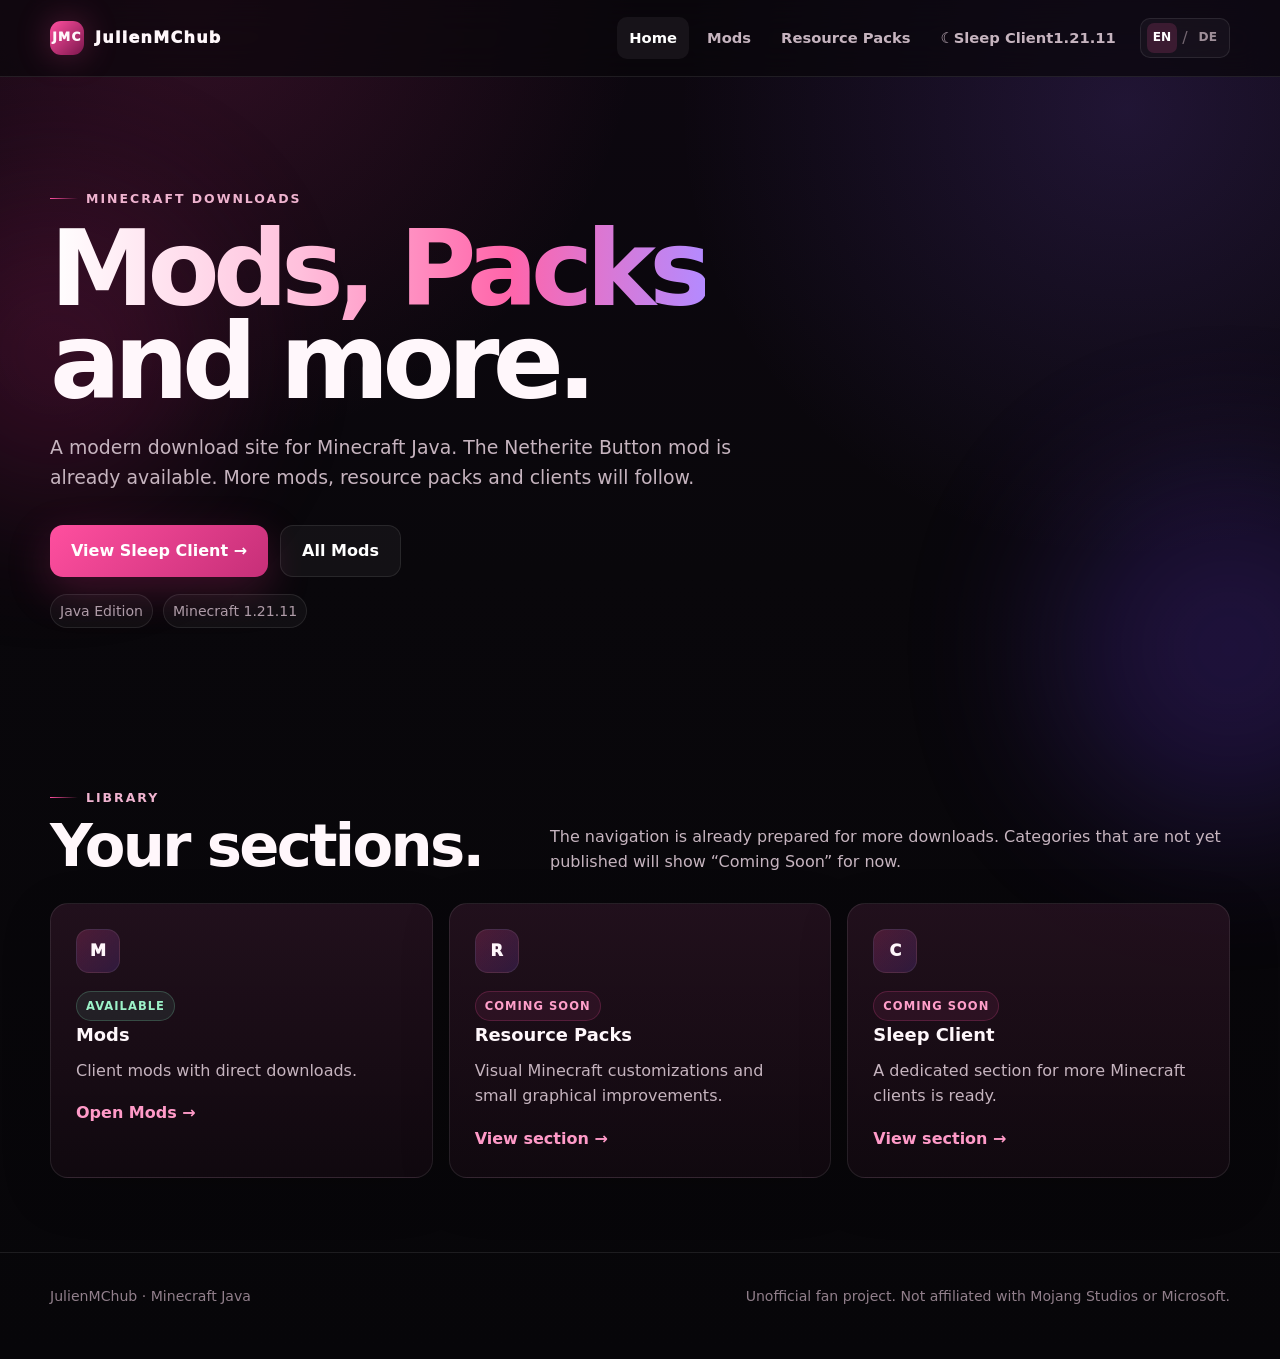
==== index.html @ 2eba2104 "Style Sleep Client navigation link" ====
<!doctype html><html lang="en"><head>
<meta charset="utf-8"><meta name="viewport" content="width=device-width,initial-scale=1">
<meta name="description" content="Mods, Ressourcenpakete und weitere Minecraft-Downloads.">
<title>JulienMChub | Minecraft Downloads</title><link rel="stylesheet" href="./assets/site.css"></head>
<body data-page="home"><div class="bg-orb one"></div><div class="bg-orb two"></div><div id="cursor-glow"></div><header class="site-header"><div class="site-shell"><nav class="nav">
<a class="brand" href="./index.html"><span class="brand-mark">JMC</span><span>JulienMChub</span></a>
<button class="mobile-toggle" aria-label="Open menu">☰</button>
<div class="nav-links">
<a href="./index.html" data-nav="home">Home</a>
<a href="./mods.html" data-nav="mods">Mods</a>
<a href="./resourcepacks.html" data-nav="resourcepacks">Resource Packs</a>
<a class="sleep-client-nav" href="./clients.html" data-nav="clients"><span class="sleep-moon">☾</span><span>Sleep Client</span><span class="nav-mini">1.21.11</span></a>
<div class="lang-switch" aria-label="Language"><button type="button" class="lang-btn" data-lang="en">EN</button><span>/</span><button type="button" class="lang-btn" data-lang="de">DE</button></div></div></nav></div></header><main class="site-shell">
<section class="hero">
<div class="reveal">
<div class="eyebrow">Minecraft Downloads</div>
<h1><span class="gradient-text">Mods, Packs</span><br>and more.</h1>
<p class="lead">A modern download site for Minecraft Java. The Netherite Button mod is already available. More mods, resource packs and clients will follow.</p>
<div class="actions"><a class="btn btn-primary" href="./clients.html">View Sleep Client →</a><a class="btn btn-secondary" href="./mods.html">All Mods</a></div>
<div class="hero-meta"><span class="pill">Java Edition</span><span class="pill">Minecraft 1.21.11</span></div>
</div>
</section>

<section class="section reveal"><div class="section-head"><div><div class="eyebrow">Library</div><h2 class="section-title">Your sections.</h2></div><p class="section-copy">The navigation is already prepared for more downloads. Categories that are not yet published will show “Coming Soon” for now.</p></div>
<div class="card-grid">
<div class="card" data-tilt><div class="card-icon">M</div><span class="status live">Available</span><h3>Mods</h3><p>Client mods with direct downloads.</p><a class="card-link" href="./mods.html">Open Mods →</a></div>
<div class="card" data-tilt><div class="card-icon">R</div><span class="status soon">Coming Soon</span><h3>Resource Packs</h3><p>Visual Minecraft customizations and small graphical improvements.</p><a class="card-link" href="./resourcepacks.html">View section →</a></div>
<div class="card" data-tilt><div class="card-icon">C</div><span class="status soon">Coming Soon</span><h3>Sleep Client</h3><p>A dedicated section for more Minecraft clients is ready.</p><a class="card-link" href="./clients.html">View section →</a></div>
</div></section>

</main><footer class="footer"><div class="site-shell footer-row"><span>JulienMChub · Minecraft Java</span><span>Unofficial fan project. Not affiliated with Mojang Studios or Microsoft.</span></div></footer>
<div class="lightbox"><button class="lightbox-close">×</button><img alt=""></div>
<script src="./assets/site.js"></script></body></html>
---- assets/site.css ----
:root{
  --bg:#09070b;
  --bg-soft:#120a11;
  --panel:rgba(28,13,24,.78);
  --panel-solid:#190f17;
  --panel-2:#24121f;
  --text:#fff7fb;
  --muted:#c6b4bf;
  --line:rgba(255,255,255,.09);
  --pink:#ff4f9f;
  --pink-2:#c62f78;
  --pink-dark:#7c164d;
  --violet:#8b5cf6;
  --blue:#5bc0ff;
  --success:#7ee7b7;
  --shadow:0 24px 70px rgba(0,0,0,.42);
}
*{box-sizing:border-box}
html{scroll-behavior:smooth}
body{
  margin:0;
  min-height:100vh;
  color:var(--text);
  background:
    radial-gradient(circle at 15% 0%,rgba(198,47,120,.20),transparent 28rem),
    radial-gradient(circle at 88% 8%,rgba(139,92,246,.16),transparent 28rem),
    linear-gradient(180deg,#0d0710 0%,#09070b 42%,#070609 100%);
  font:16px/1.6 Inter,ui-sans-serif,system-ui,-apple-system,BlinkMacSystemFont,"Segoe UI",sans-serif;
  overflow-x:hidden;
}
a{color:inherit}
button,input{font:inherit}
::selection{background:rgba(255,79,159,.28)}
.site-shell{position:relative;z-index:2;width:min(1180px,calc(100% - 32px));margin:0 auto}
.bg-orb{position:fixed;border-radius:999px;filter:blur(80px);pointer-events:none;opacity:.24;z-index:0;animation:floatOrb 12s ease-in-out infinite}
.bg-orb.one{width:310px;height:310px;background:#b21f6b;left:-100px;top:22vh}
.bg-orb.two{width:360px;height:360px;background:#6538d9;right:-130px;top:52vh;animation-delay:-5s}
@keyframes floatOrb{0%,100%{transform:translate3d(0,0,0) scale(1)}50%{transform:translate3d(0,-24px,0) scale(1.08)}}
#cursor-glow{
  position:fixed;left:0;top:0;width:460px;height:460px;border-radius:50%;
  pointer-events:none;z-index:1;opacity:0;
  background:radial-gradient(circle,rgba(91,192,255,.22) 0%,rgba(139,92,246,.15) 26%,rgba(255,79,159,.05) 52%,transparent 72%);
  filter:blur(28px);transform:translate(-50%,-50%);transition:opacity .18s ease;will-change:left,top
}
.site-header{
  position:sticky;top:0;z-index:20;
  backdrop-filter:blur(18px);
  background:rgba(9,7,11,.70);
  border-bottom:1px solid var(--line);
}
.nav{height:76px;display:flex;align-items:center;justify-content:space-between;gap:18px}
.brand{text-decoration:none;display:flex;align-items:center;gap:11px;font-weight:950;letter-spacing:.08em}
.brand-mark{width:34px;height:34px;border-radius:11px;background:linear-gradient(135deg,var(--pink),var(--pink-dark));box-shadow:0 0 34px rgba(255,79,159,.30);display:grid;place-items:center;font-size:.76rem}
.nav-links{display:flex;align-items:center;gap:6px}
.nav-links a{padding:9px 12px;border-radius:10px;text-decoration:none;color:var(--muted);font-weight:700;font-size:.92rem;transition:.2s ease}
.nav-links a:hover,.nav-links a.active{color:#fff;background:rgba(255,255,255,.055)}
.nav-cta{padding:10px 15px;border:1px solid rgba(255,79,159,.35)!important;background:rgba(255,79,159,.08)!important;color:#fff!important}
.mobile-toggle{display:none;background:none;border:0;color:#fff;font-size:1.5rem}
.hero{padding:104px 0 78px;display:grid;grid-template-columns:1fr;gap:0;align-items:center}.hero>.reveal{max-width:820px}
.eyebrow{display:inline-flex;align-items:center;gap:8px;color:#efb3cf;font-size:.78rem;font-weight:900;letter-spacing:.16em;text-transform:uppercase}
.eyebrow:before{content:"";width:28px;height:1px;background:linear-gradient(90deg,var(--pink),transparent)}
.hero h1,.page-hero h1{font-size:clamp(3.5rem,8.2vw,7.2rem);line-height:.88;letter-spacing:-.065em;margin:15px 0 24px}
.gradient-text{background:linear-gradient(90deg,#fff 0%,#ffc0dc 38%,#ff65aa 70%,#b48aff 100%);-webkit-background-clip:text;background-clip:text;color:transparent}
.lead{font-size:1.18rem;color:var(--muted);max-width:700px;margin:0}
.actions{display:flex;gap:12px;flex-wrap:wrap;margin-top:32px}
.btn{border:0;cursor:pointer;text-decoration:none;display:inline-flex;align-items:center;justify-content:center;gap:9px;min-height:52px;padding:0 21px;border-radius:13px;font-weight:900;transition:transform .2s ease,box-shadow .2s ease,border-color .2s ease}
.btn:hover{transform:translateY(-2px)}
.btn-primary{background:linear-gradient(135deg,var(--pink),var(--pink-2));color:#fff;box-shadow:0 14px 42px rgba(198,47,120,.28)}
.btn-primary:hover{box-shadow:0 18px 52px rgba(255,79,159,.34)}
.btn-secondary{background:rgba(255,255,255,.045);border:1px solid var(--line);color:#fff}
.hero-meta{display:flex;gap:10px;flex-wrap:wrap;margin-top:17px;color:#af9ca8;font-size:.88rem}
.pill{border:1px solid var(--line);background:rgba(255,255,255,.035);padding:5px 9px;border-radius:999px}
.hero-demo{
  min-height:470px;border-radius:28px;position:relative;overflow:hidden;padding:28px;
  background:linear-gradient(145deg,rgba(55,21,45,.82),rgba(17,10,16,.92));
  border:1px solid rgba(255,255,255,.10);box-shadow:var(--shadow);
}
.hero-demo:before{content:"";position:absolute;inset:-35%;background:conic-gradient(from 180deg,transparent 0 34%,rgba(255,79,159,.20) 42%,transparent 50% 70%,rgba(139,92,246,.18) 78%,transparent 86%);animation:spinGlow 16s linear infinite}
@keyframes spinGlow{to{transform:rotate(360deg)}}
.demo-inner{position:relative;z-index:1;height:100%;display:flex;flex-direction:column;justify-content:space-between}
.demo-top{display:flex;justify-content:space-between;align-items:center;color:#ceb7c4;font-size:.83rem}
.live-dot{display:inline-flex;align-items:center;gap:8px}.live-dot:before{content:"";width:8px;height:8px;border-radius:50%;background:var(--success);box-shadow:0 0 16px var(--success);animation:pulse 1.7s ease-in-out infinite}
@keyframes pulse{50%{opacity:.45;transform:scale(.8)}}
.minecraft-tooltip{margin:auto;width:min(100%,360px);background:#130924;border:3px solid #5b2adb;box-shadow:inset 0 0 0 2px #321474,0 26px 70px rgba(0,0,0,.5);padding:16px 18px;font-family:ui-monospace,SFMono-Regular,Menlo,monospace;transform:rotate(-1.5deg);transition:.28s ease}
.hero-demo:hover .minecraft-tooltip{transform:rotate(0deg) translateY(-4px)}
.tooltip-name{font-size:1.22rem}.tooltip-line{margin-top:8px;color:#b8b8c4}.tooltip-custom{color:#ff77b9;font-weight:900}
.section{padding:74px 0}
.section-head{display:flex;align-items:end;justify-content:space-between;gap:24px;margin-bottom:28px}
.section-title{font-size:clamp(2.1rem,4.8vw,3.7rem);line-height:1;letter-spacing:-.045em;margin:8px 0 0}
.section-copy{max-width:680px;color:var(--muted);margin:0}
.card-grid{display:grid;grid-template-columns:repeat(3,1fr);gap:16px}
.card{
  position:relative;overflow:hidden;padding:25px;border-radius:18px;
  background:linear-gradient(180deg,rgba(39,18,33,.82),rgba(18,10,16,.88));
  border:1px solid var(--line);box-shadow:0 14px 50px rgba(0,0,0,.18);
  transition:transform .22s ease,border-color .22s ease,background .22s ease;
  transform-style:preserve-3d;
}
.card:hover{border-color:rgba(255,79,159,.25);background:linear-gradient(180deg,rgba(51,21,41,.9),rgba(19,10,16,.92))}
.card-icon{width:44px;height:44px;border-radius:13px;background:linear-gradient(135deg,rgba(255,79,159,.20),rgba(139,92,246,.16));border:1px solid rgba(255,255,255,.08);display:grid;place-items:center;font-weight:950;margin-bottom:18px}
.card h3{font-size:1.12rem;margin:0 0 8px}.card p{margin:0;color:var(--muted)}
.card-link{display:inline-flex;margin-top:17px;color:#ff9ac8;font-weight:850;text-decoration:none}
.status{display:inline-flex;align-items:center;gap:7px;padding:5px 9px;border-radius:999px;font-size:.72rem;font-weight:900;text-transform:uppercase;letter-spacing:.09em}
.status.live{background:rgba(126,231,183,.09);border:1px solid rgba(126,231,183,.22);color:#9cf2c8}
.status.soon{background:rgba(255,79,159,.08);border:1px solid rgba(255,79,159,.20);color:#ff9fca}
.featured{
  display:grid;grid-template-columns:1fr 1fr;gap:18px;padding:26px;border-radius:24px;
  background:linear-gradient(135deg,rgba(52,20,42,.88),rgba(20,11,18,.9));
  border:1px solid rgba(255,255,255,.09);box-shadow:var(--shadow)
}
.feature-list{display:grid;gap:12px;margin-top:22px}
.feature-item{display:flex;gap:12px;align-items:flex-start;color:var(--muted)}
.check{width:24px;height:24px;border-radius:8px;background:rgba(255,79,159,.12);border:1px solid rgba(255,79,159,.22);display:grid;place-items:center;color:#ff87bf;flex:0 0 auto}
.visual-panel{min-height:330px;border-radius:18px;border:1px solid var(--line);background:radial-gradient(circle at 50% 20%,rgba(255,79,159,.16),transparent 50%),linear-gradient(180deg,#170d15,#0f0a0e);display:grid;place-items:center;padding:24px}
.page-hero{padding:84px 0 38px}
.page-hero h1{font-size:clamp(3rem,7vw,5.8rem);margin-bottom:18px}
.catalog-toolbar{display:flex;gap:12px;align-items:center;justify-content:space-between;margin:22px 0 28px}
.search{flex:1;max-width:480px;background:rgba(255,255,255,.035);border:1px solid var(--line);border-radius:13px;color:#fff;padding:13px 15px;outline:none}
.search:focus{border-color:rgba(255,79,159,.35);box-shadow:0 0 0 4px rgba(255,79,159,.06)}
.mod-card{display:flex;flex-direction:column;min-height:310px}
.mod-card .card-footer{margin-top:auto;padding-top:22px;display:flex;gap:10px;flex-wrap:wrap}
.gallery{display:grid;grid-template-columns:repeat(3,1fr);gap:16px}
.gallery-placeholder{aspect-ratio:16/10;border-radius:18px;border:1px dashed rgba(255,255,255,.15);background:linear-gradient(145deg,rgba(255,79,159,.06),rgba(139,92,246,.05));display:grid;place-items:center;text-align:center;padding:20px;color:#bdaab6;position:relative;overflow:hidden}
.gallery-placeholder:before{content:"";position:absolute;inset:-20%;background:linear-gradient(120deg,transparent 30%,rgba(255,255,255,.05) 45%,transparent 60%);transform:translateX(-100%);animation:shimmer 4.5s ease-in-out infinite}
@keyframes shimmer{50%,100%{transform:translateX(100%)}}
.steps{display:grid;grid-template-columns:repeat(3,1fr);gap:14px}
.step{padding:24px;border-radius:17px;border:1px solid var(--line);background:rgba(255,255,255,.028)}
.step-num{font-size:.75rem;letter-spacing:.16em;font-weight:900;color:#ff8fc2}.step h3{margin:9px 0 7px}.step p{color:var(--muted);margin:0}
.note{margin-top:18px;border-radius:14px;border:1px solid var(--line);background:rgba(255,255,255,.028);padding:16px 18px;color:var(--muted)}
.coming-hero{text-align:center;padding:92px 0 120px}
.coming-hero .big-soon{font-size:clamp(4rem,14vw,10rem);line-height:.85;letter-spacing:-.07em;margin:18px 0;background:linear-gradient(90deg,#fff,#ff7cb9,#9b72ff);-webkit-background-clip:text;background-clip:text;color:transparent}
.back-link{display:inline-flex;margin-top:20px}
.footer{border-top:1px solid var(--line);padding:32px 0 52px;color:#917f8b;font-size:.88rem}
.footer-row{display:flex;justify-content:space-between;gap:20px;flex-wrap:wrap}
.reveal{opacity:0;transform:translateY(22px);transition:opacity .65s ease,transform .65s ease}
.reveal.visible{opacity:1;transform:none}
.lightbox{position:fixed;inset:0;background:rgba(4,3,5,.86);backdrop-filter:blur(12px);z-index:60;display:none;align-items:center;justify-content:center;padding:28px}
.lightbox.open{display:flex}.lightbox img{max-width:min(1200px,96vw);max-height:88vh;border-radius:18px;box-shadow:var(--shadow)}
.lightbox-close{position:absolute;right:24px;top:20px;border:0;background:rgba(255,255,255,.08);color:#fff;width:44px;height:44px;border-radius:12px;font-size:1.4rem;cursor:pointer}
@media(max-width:900px){.hero,.featured{grid-template-columns:1fr}.hero{padding-top:72px}.hero-demo{min-height:380px}.card-grid,.gallery,.steps{grid-template-columns:1fr 1fr}}
@media(max-width:720px){.nav-links{display:none;position:absolute;left:16px;right:16px;top:68px;flex-direction:column;align-items:stretch;background:#130c12;border:1px solid var(--line);border-radius:16px;padding:10px;box-shadow:var(--shadow)}.nav-links.open{display:flex}.mobile-toggle{display:block}.card-grid,.gallery,.steps{grid-template-columns:1fr}.hero h1{font-size:clamp(3.2rem,17vw,5.2rem)}.hero{gap:34px}.section-head{align-items:flex-start;flex-direction:column}.featured{padding:20px}.catalog-toolbar{align-items:stretch;flex-direction:column}.search{max-width:none}}
@media(hover:none){#cursor-glow{display:none}}
@media(prefers-reduced-motion:reduce){*{scroll-behavior:auto!important;animation:none!important;transition:none!important}.reveal{opacity:1;transform:none}}

.mods-grid{grid-template-columns:repeat(3,minmax(0,1fr))}
.mod-thumb{
  aspect-ratio:16/9;
  width:100%;
  margin-bottom:18px;
  border-radius:14px;
  border:1px solid rgba(255,255,255,.10);
  background:
    linear-gradient(135deg,rgba(255,79,159,.15),rgba(139,92,246,.10)),
    repeating-linear-gradient(45deg,rgba(255,255,255,.025) 0 8px,transparent 8px 16px);
  display:grid;
  place-items:center;
  color:#bfa9b5;
  font-weight:800;
  text-align:center;
  overflow:hidden;
  position:relative;
}
.mod-thumb:after{
  content:"";
  position:absolute;inset:-40%;
  background:linear-gradient(110deg,transparent 35%,rgba(255,255,255,.06) 48%,transparent 61%);
  animation:shimmer 4.8s ease-in-out infinite;
}
.mod-thumb span{position:relative;z-index:1}
.active-thumb{
  background:
    radial-gradient(circle at 30% 20%,rgba(255,79,159,.24),transparent 34%),
    radial-gradient(circle at 70% 75%,rgba(91,192,255,.20),transparent 36%),
    linear-gradient(135deg,#23101e,#100b12);
}
@media(max-width:900px){.mods-grid{grid-template-columns:repeat(2,minmax(0,1fr))}}
@media(max-width:720px){.mods-grid{grid-template-columns:1fr}}

.lang-switch{display:flex;align-items:center;gap:5px;margin-left:6px;padding:4px 6px;border:1px solid var(--line);border-radius:10px;background:rgba(255,255,255,.035);color:#746671}
.lang-btn{border:0;background:transparent;color:#9f8f99;font-weight:900;font-size:.76rem;cursor:pointer;padding:5px 6px;border-radius:7px;transition:.2s ease}
.lang-btn:hover,.lang-btn.active{color:#fff;background:rgba(255,79,159,.16)}
@media(max-width:720px){.lang-switch{margin:4px 0 0;justify-content:center;padding:8px}}

.mod-preview-image{width:100%;height:100%;object-fit:contain;background:#0b090d;display:block;image-rendering:pixelated;cursor:zoom-in}
.gallery-shot{margin:0;border-radius:18px;border:1px solid rgba(255,255,255,.12);background:rgba(255,255,255,.025);overflow:hidden;box-shadow:0 14px 40px rgba(0,0,0,.18)}
.gallery-shot img{width:100%;aspect-ratio:16/10;object-fit:contain;display:block;background:#0b090d;image-rendering:pixelated;cursor:zoom-in;transition:transform .2s ease}
.gallery-shot:hover img{transform:scale(1.02)}
.gallery-shot figcaption{padding:13px 15px;color:var(--muted);font-size:.9rem}
.gallery-shot figcaption strong{color:var(--text)}
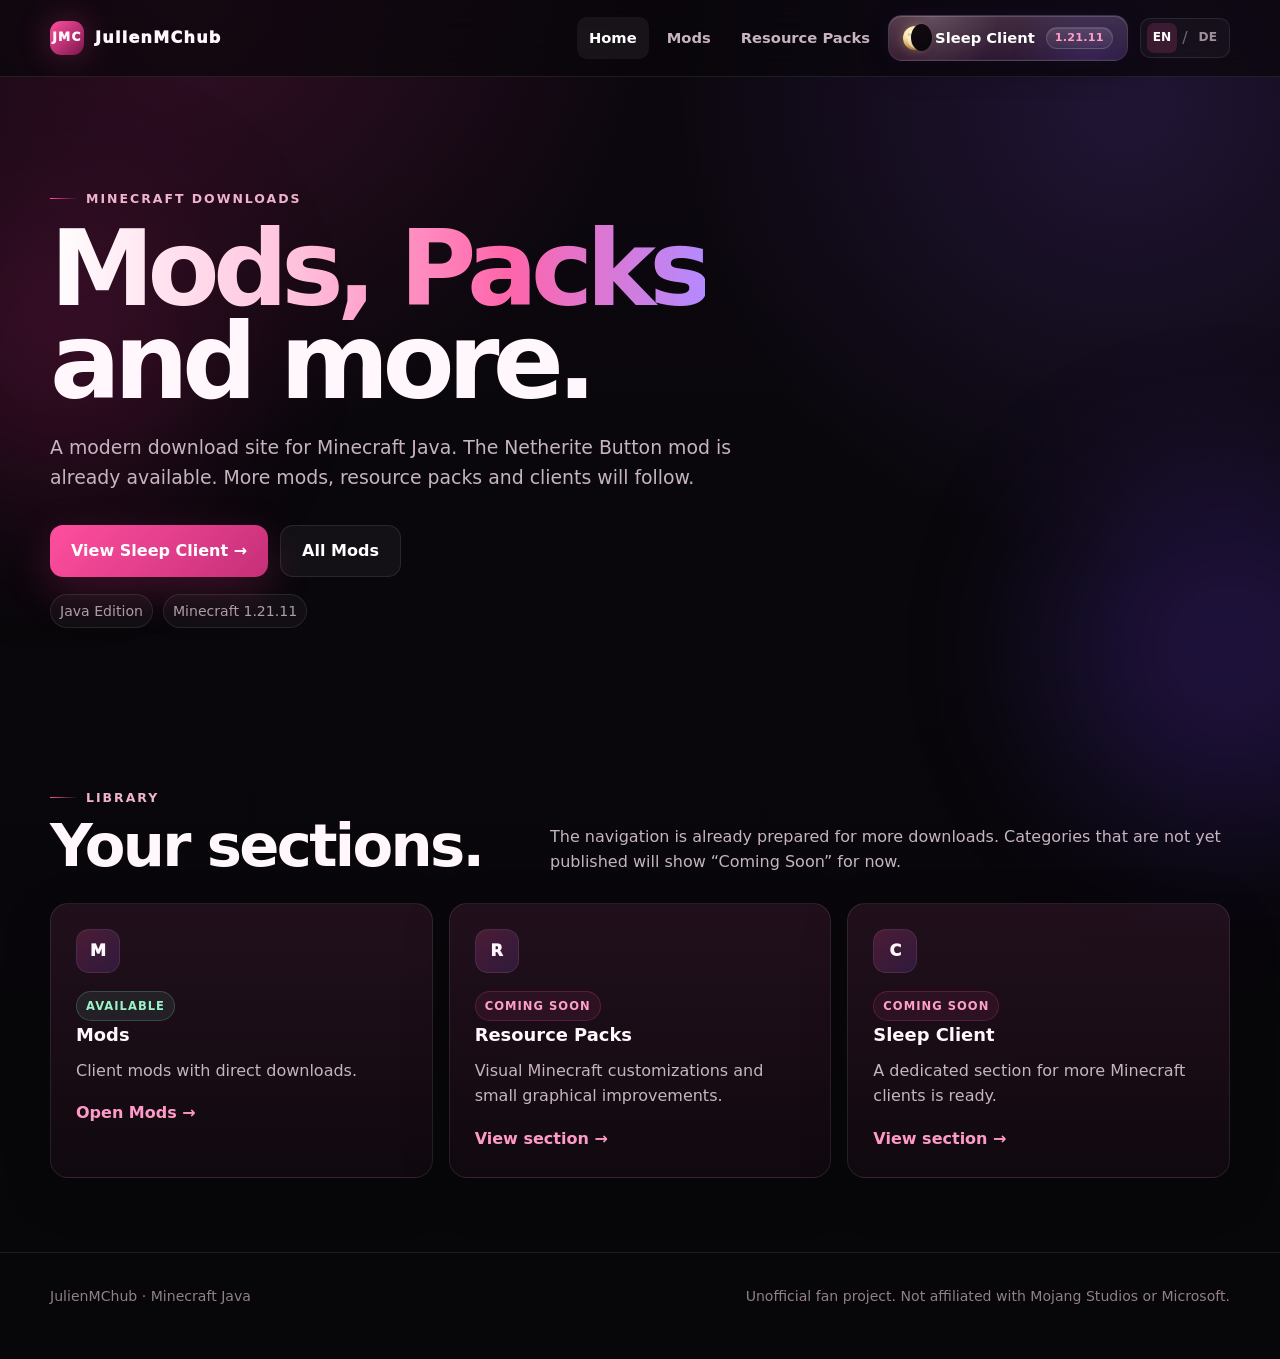
==== commit 7cb30f30: "Replace Sleep Client moon icon" ====
--- a/index.html
+++ b/index.html
@@ -9,7 +9,7 @@
 <a href="./index.html" data-nav="home">Home</a>
 <a href="./mods.html" data-nav="mods">Mods</a>
 <a href="./resourcepacks.html" data-nav="resourcepacks">Resource Packs</a>
-<a class="sleep-client-nav" href="./clients.html" data-nav="clients"><span class="sleep-moon">☾</span><span>Sleep Client</span><span class="nav-mini">1.21.11</span></a>
+<a class="sleep-client-nav" href="./clients.html" data-nav="clients"><span class="sleep-moon" aria-hidden="true"><svg viewBox="0 0 32 32" role="img"><defs><linearGradient id="moonGrad" x1="6" y1="4" x2="25" y2="28" gradientUnits="userSpaceOnUse"><stop stop-color="#fffdf2"/><stop offset=".48" stop-color="#f4e5bc"/><stop offset="1" stop-color="#c9a866"/></linearGradient></defs><path d="M21.9 4.1c-5.6 1-9.8 5.8-9.8 11.6 0 6.5 5.2 11.7 11.7 11.7 1.1 0 2.2-.2 3.2-.4-2.1 2.1-5 3.4-8.3 3.4C12 30.4 6.6 25 6.6 18.3c0-6.8 5.4-12.2 12.1-12.2 1.1 0 2.2.1 3.2.4Z" fill="url(#moonGrad)"/><circle cx="11.7" cy="13.2" r="1.15" fill="#b9975b" opacity=".28"/><circle cx="12.9" cy="20.9" r=".9" fill="#b9975b" opacity=".22"/></svg></span><span>Sleep Client</span><span class="nav-mini">1.21.11</span></a>
 <div class="lang-switch" aria-label="Language"><button type="button" class="lang-btn" data-lang="en">EN</button><span>/</span><button type="button" class="lang-btn" data-lang="de">DE</button></div></div></nav></div></header><main class="site-shell">
 <section class="hero">
 <div class="reveal">
--- a/assets/site.css
+++ b/assets/site.css
@@ -187,3 +187,137 @@
 .gallery-shot:hover img{transform:scale(1.02)}
 .gallery-shot figcaption{padding:13px 15px;color:var(--muted);font-size:.9rem}
 .gallery-shot figcaption strong{color:var(--text)}
+
+.sleep-client-nav{
+  position:relative;
+  isolation:isolate;
+  display:inline-flex!important;
+  align-items:center;
+  gap:8px;
+  padding:10px 14px!important;
+  border-radius:14px!important;
+  overflow:hidden;
+  color:#fff!important;
+  background:
+    linear-gradient(180deg,rgba(255,255,255,.11),rgba(255,255,255,.025)),
+    linear-gradient(135deg,rgba(255,79,159,.14),rgba(139,92,246,.12)),
+    rgba(20,12,22,.82)!important;
+  border:1px solid rgba(255,255,255,.10);
+  box-shadow:
+    inset 0 1px 0 rgba(255,255,255,.16),
+    inset 0 -1px 0 rgba(255,255,255,.03),
+    0 10px 28px rgba(0,0,0,.28),
+    0 0 22px rgba(139,92,246,.08);
+  backdrop-filter:blur(12px) saturate(135%);
+  -webkit-backdrop-filter:blur(12px) saturate(135%);
+  transition:transform .22s ease,border-color .22s ease,box-shadow .22s ease,background .22s ease!important;
+}
+.sleep-client-nav:before{
+  content:"";
+  position:absolute;
+  z-index:-1;
+  top:-30%;
+  left:-60%;
+  width:42%;
+  height:165%;
+  transform:skewX(-18deg);
+  background:linear-gradient(110deg,transparent 0%,rgba(255,255,255,.04) 25%,rgba(255,255,255,.42) 49%,rgba(255,255,255,.10) 68%,transparent 100%);
+  filter:blur(.3px);
+  animation:sleepShine 4.6s ease-in-out infinite;
+  pointer-events:none;
+}
+.sleep-client-nav:after{
+  content:"";
+  position:absolute;
+  z-index:-2;
+  inset:0;
+  border-radius:inherit;
+  background:
+    radial-gradient(circle at 18% 0%,rgba(255,255,255,.16),transparent 34%),
+    radial-gradient(circle at 84% 100%,rgba(139,92,246,.16),transparent 38%);
+  pointer-events:none;
+}
+.sleep-client-nav:hover,
+.sleep-client-nav.active{
+  transform:translateY(-1px);
+  border-color:rgba(255,121,184,.24);
+  background:
+    linear-gradient(180deg,rgba(255,255,255,.15),rgba(255,255,255,.035)),
+    linear-gradient(135deg,rgba(255,79,159,.20),rgba(139,92,246,.15)),
+    rgba(24,13,25,.88)!important;
+  box-shadow:
+    inset 0 1px 0 rgba(255,255,255,.20),
+    0 12px 30px rgba(0,0,0,.30),
+    0 0 20px rgba(255,79,159,.17),
+    0 0 34px rgba(139,92,246,.11);
+}
+@keyframes sleepShine{
+  0%,55%{left:-60%;opacity:0}
+  62%{opacity:.45}
+  78%{left:122%;opacity:.75}
+  100%{left:122%;opacity:0}
+}
+.sleep-moon{
+  position:relative;
+  display:inline-block;
+  width:24px;
+  height:24px;
+  flex:0 0 24px;
+  border-radius:50%;
+  font-size:0;
+  color:transparent;
+  background:
+    radial-gradient(circle at 34% 31%,#fff9e4 0 9%,transparent 10%),
+    radial-gradient(circle at 31% 28%,#ffe9ac 0 23%,#efc979 42%,#c9913f 67%,#8b5724 100%);
+  box-shadow:
+    inset 2px 2px 4px rgba(255,255,255,.26),
+    inset -4px -4px 6px rgba(80,39,10,.26),
+    0 0 8px rgba(255,210,125,.22),
+    0 0 16px rgba(255,181,93,.09);
+}
+.sleep-moon:before{
+  content:"";
+  position:absolute;
+  inset:0;
+  border-radius:50%;
+  background:
+    radial-gradient(circle at 28% 35%,rgba(112,74,29,.25) 0 7%,transparent 8%),
+    radial-gradient(circle at 48% 62%,rgba(103,67,24,.20) 0 6%,transparent 7%),
+    radial-gradient(circle at 57% 27%,rgba(121,78,31,.16) 0 5%,transparent 6%);
+  opacity:.8;
+}
+.sleep-moon:after{
+  content:"";
+  position:absolute;
+  top:-2px;
+  left:8px;
+  width:21px;
+  height:27px;
+  border-radius:50%;
+  background:linear-gradient(145deg,#120a11 15%,#0b080c 80%);
+  box-shadow:-2px 0 5px rgba(255,245,218,.10);
+}
+.nav-mini{
+  display:inline-block;
+  margin-left:3px;
+  padding:4px 8px;
+  border-radius:999px;
+  font-size:.70rem;
+  line-height:1;
+  font-weight:850;
+  letter-spacing:.02em;
+  background:linear-gradient(180deg,rgba(255,255,255,.12),rgba(255,255,255,.055));
+  color:#ff9dcb;
+  border:1px solid rgba(255,255,255,.13);
+  box-shadow:inset 0 1px 0 rgba(255,255,255,.10);
+}
+.sleep-client-nav.active .nav-mini,
+.sleep-client-nav:hover .nav-mini{
+  background:linear-gradient(180deg,rgba(255,79,159,.22),rgba(139,92,246,.10));
+  border-color:rgba(255,126,188,.28);
+  color:#ffd5e8;
+  box-shadow:inset 0 1px 0 rgba(255,255,255,.12),0 0 12px rgba(255,79,159,.10);
+}
+@media(max-width:720px){
+  .sleep-client-nav{justify-content:center}
+}
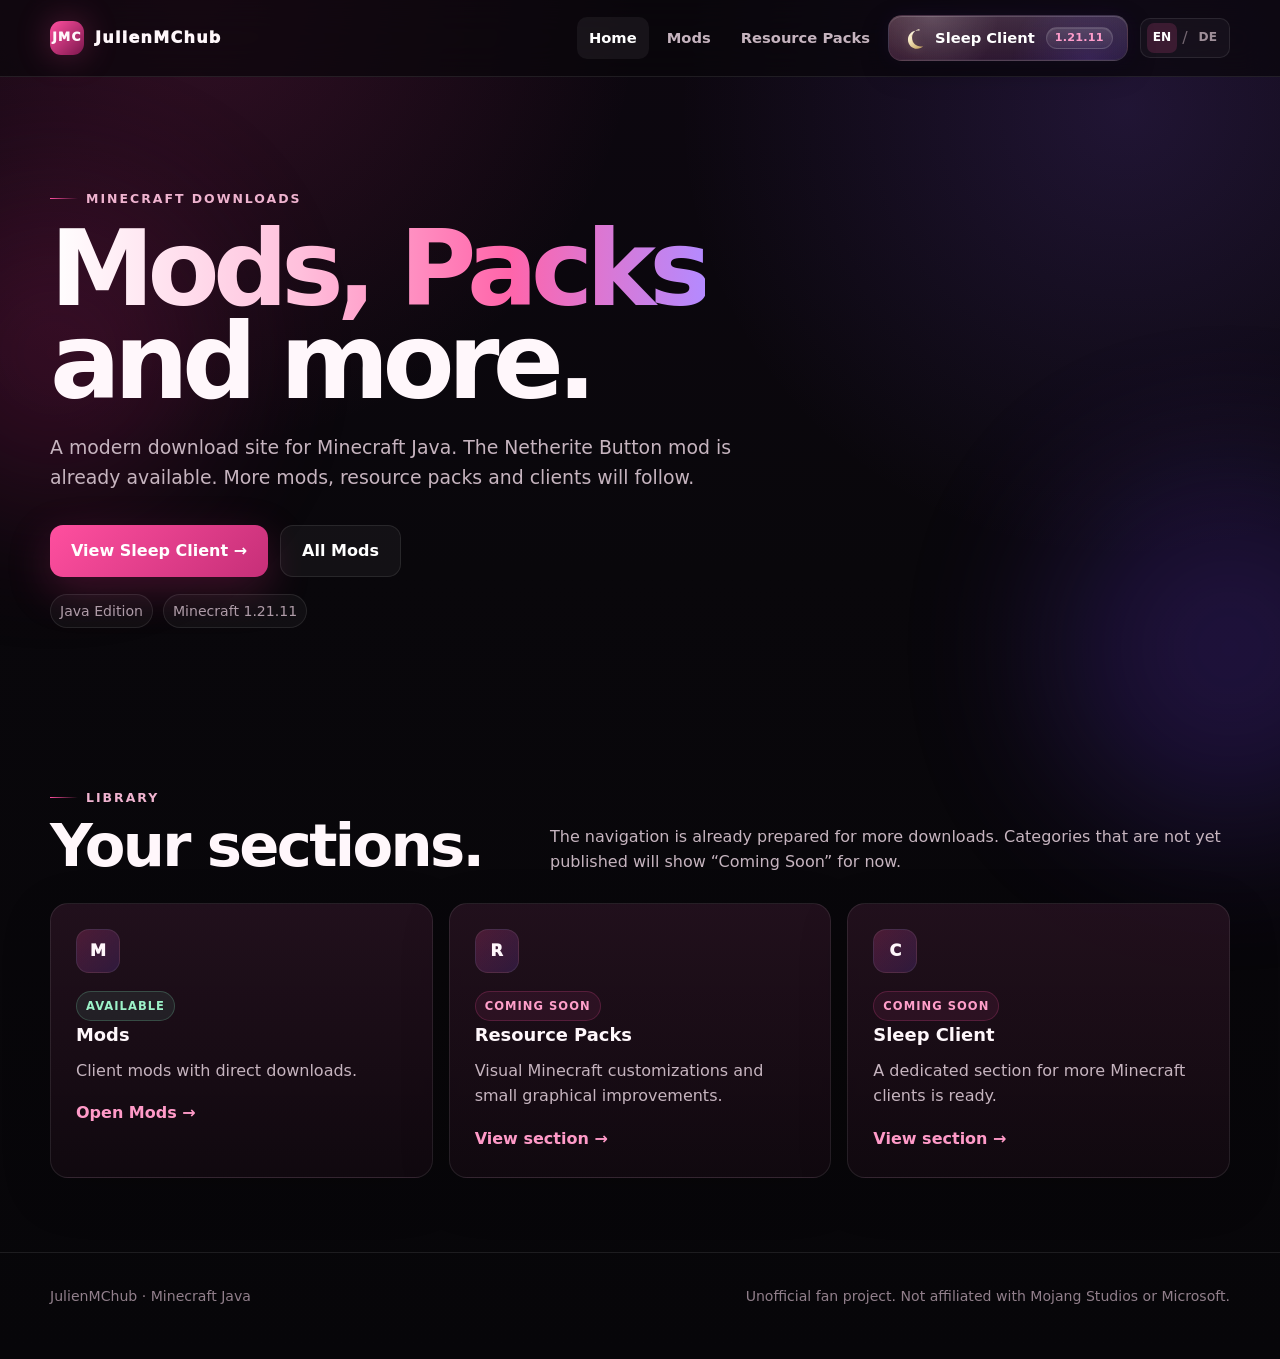
==== commit 3db59f3d: "Use Sleep Client title and moon favicon sitewide" ====
--- a/index.html
+++ b/index.html
@@ -1,7 +1,7 @@
 <!doctype html><html lang="en"><head>
 <meta charset="utf-8"><meta name="viewport" content="width=device-width,initial-scale=1">
 <meta name="description" content="Mods, Ressourcenpakete und weitere Minecraft-Downloads.">
-<title>JulienMChub | Minecraft Downloads</title><link rel="stylesheet" href="./assets/site.css"></head>
+<title>Sleep Client</title><link rel="icon" type="image/png" href="./assets/sleep-client-icon.png?v=2"><link rel="shortcut icon" type="image/png" href="./assets/sleep-client-icon.png?v=2"><link rel="apple-touch-icon" href="./assets/sleep-client-icon.png?v=2"><link rel="stylesheet" href="./assets/site.css"></head>
 <body data-page="home"><div class="bg-orb one"></div><div class="bg-orb two"></div><div id="cursor-glow"></div><header class="site-header"><div class="site-shell"><nav class="nav">
 <a class="brand" href="./index.html"><span class="brand-mark">JMC</span><span>JulienMChub</span></a>
 <button class="mobile-toggle" aria-label="Open menu">☰</button>
--- a/assets/site.css
+++ b/assets/site.css
@@ -258,44 +258,18 @@
   100%{left:122%;opacity:0}
 }
 .sleep-moon{
-  position:relative;
-  display:inline-block;
+  display:inline-flex;
+  align-items:center;
+  justify-content:center;
   width:24px;
   height:24px;
   flex:0 0 24px;
-  border-radius:50%;
-  font-size:0;
-  color:transparent;
-  background:
-    radial-gradient(circle at 34% 31%,#fff9e4 0 9%,transparent 10%),
-    radial-gradient(circle at 31% 28%,#ffe9ac 0 23%,#efc979 42%,#c9913f 67%,#8b5724 100%);
-  box-shadow:
-    inset 2px 2px 4px rgba(255,255,255,.26),
-    inset -4px -4px 6px rgba(80,39,10,.26),
-    0 0 8px rgba(255,210,125,.22),
-    0 0 16px rgba(255,181,93,.09);
-}
-.sleep-moon:before{
-  content:"";
-  position:absolute;
-  inset:0;
-  border-radius:50%;
-  background:
-    radial-gradient(circle at 28% 35%,rgba(112,74,29,.25) 0 7%,transparent 8%),
-    radial-gradient(circle at 48% 62%,rgba(103,67,24,.20) 0 6%,transparent 7%),
-    radial-gradient(circle at 57% 27%,rgba(121,78,31,.16) 0 5%,transparent 6%);
-  opacity:.8;
-}
-.sleep-moon:after{
-  content:"";
-  position:absolute;
-  top:-2px;
-  left:8px;
-  width:21px;
-  height:27px;
-  border-radius:50%;
-  background:linear-gradient(145deg,#120a11 15%,#0b080c 80%);
-  box-shadow:-2px 0 5px rgba(255,245,218,.10);
+  filter:drop-shadow(0 0 5px rgba(255,227,169,.20));
+}
+.sleep-moon svg{
+  display:block;
+  width:24px;
+  height:24px;
 }
 .nav-mini{
   display:inline-block;
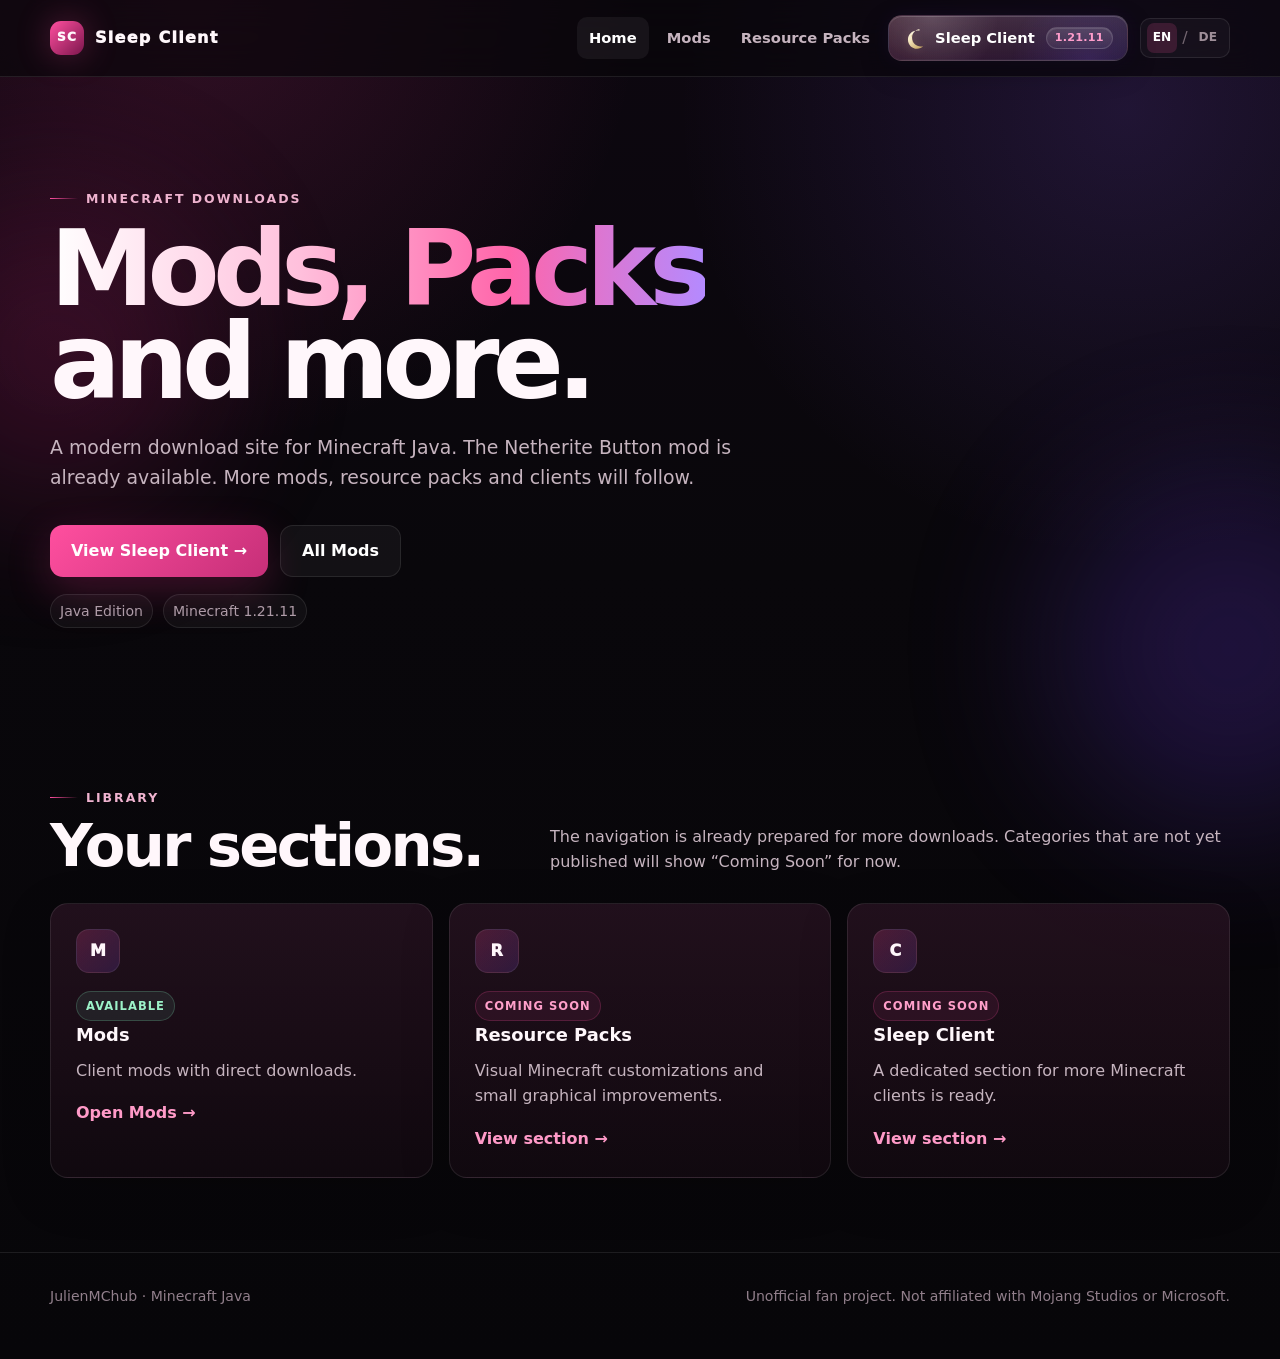
==== commit 58dcbbea: "Rename site header brand to Sleep Client" ====
--- a/index.html
+++ b/index.html
@@ -3,7 +3,7 @@
 <meta name="description" content="Mods, Ressourcenpakete und weitere Minecraft-Downloads.">
 <title>Sleep Client</title><link rel="icon" type="image/png" href="./assets/sleep-client-icon.png?v=2"><link rel="shortcut icon" type="image/png" href="./assets/sleep-client-icon.png?v=2"><link rel="apple-touch-icon" href="./assets/sleep-client-icon.png?v=2"><link rel="stylesheet" href="./assets/site.css"></head>
 <body data-page="home"><div class="bg-orb one"></div><div class="bg-orb two"></div><div id="cursor-glow"></div><header class="site-header"><div class="site-shell"><nav class="nav">
-<a class="brand" href="./index.html"><span class="brand-mark">JMC</span><span>JulienMChub</span></a>
+<a class="brand" href="./index.html"><span class="brand-mark">SC</span><span>Sleep Client</span></a>
 <button class="mobile-toggle" aria-label="Open menu">☰</button>
 <div class="nav-links">
 <a href="./index.html" data-nav="home">Home</a>
--- a/assets/site.css
+++ b/assets/site.css
@@ -295,3 +295,72 @@
 @media(max-width:720px){
   .sleep-client-nav{justify-content:center}
 }
+
+.sleep-page-hero{padding-bottom:64px}
+.sleep-page-grid{
+  display:grid;
+  grid-template-columns:minmax(0,1.15fr) minmax(340px,.85fr);
+  gap:54px;
+  align-items:center;
+}
+.sleep-page-copy{min-width:0}
+.sleep-announcement{
+  position:relative;
+  overflow:hidden;
+  padding:30px 30px 32px;
+  border-radius:24px;
+  min-height:250px;
+  display:flex;
+  flex-direction:column;
+  justify-content:center;
+  background:
+    linear-gradient(180deg,rgba(255,255,255,.08),rgba(255,255,255,.025)),
+    radial-gradient(circle at 16% 12%,rgba(255,79,159,.20),transparent 34%),
+    radial-gradient(circle at 88% 88%,rgba(139,92,246,.18),transparent 38%),
+    rgba(22,12,23,.84);
+  border:1px solid rgba(255,255,255,.10);
+  box-shadow:
+    inset 0 1px 0 rgba(255,255,255,.09),
+    0 20px 60px rgba(0,0,0,.28),
+    0 0 32px rgba(255,79,159,.08);
+}
+.sleep-announcement:before{
+  content:"";
+  position:absolute;
+  inset:-40%;
+  background:linear-gradient(120deg,transparent 38%,rgba(255,255,255,.055) 49%,transparent 60%);
+  animation:shimmer 5.6s ease-in-out infinite;
+  pointer-events:none;
+}
+.sleep-announcement>*{position:relative;z-index:1}
+.sleep-announcement-badge{
+  align-self:flex-start;
+  display:inline-flex;
+  padding:6px 11px;
+  margin-bottom:16px;
+  border-radius:999px;
+  background:linear-gradient(135deg,rgba(255,79,159,.24),rgba(139,92,246,.22));
+  border:1px solid rgba(255,255,255,.12);
+  color:#ffd6e9;
+  font-size:.72rem;
+  font-weight:900;
+  letter-spacing:.09em;
+  text-transform:uppercase;
+  box-shadow:0 0 18px rgba(255,79,159,.10);
+}
+.sleep-announcement h2{
+  margin:0 0 10px;
+  font-size:clamp(1.65rem,3vw,2.35rem);
+  line-height:1.08;
+  letter-spacing:-.035em;
+}
+.sleep-announcement p{
+  margin:0;
+  color:var(--muted);
+  font-size:1rem;
+  line-height:1.7;
+}
+@media(max-width:900px){
+  .sleep-page-grid{grid-template-columns:1fr;gap:28px}
+  .sleep-announcement{min-height:auto}
+}
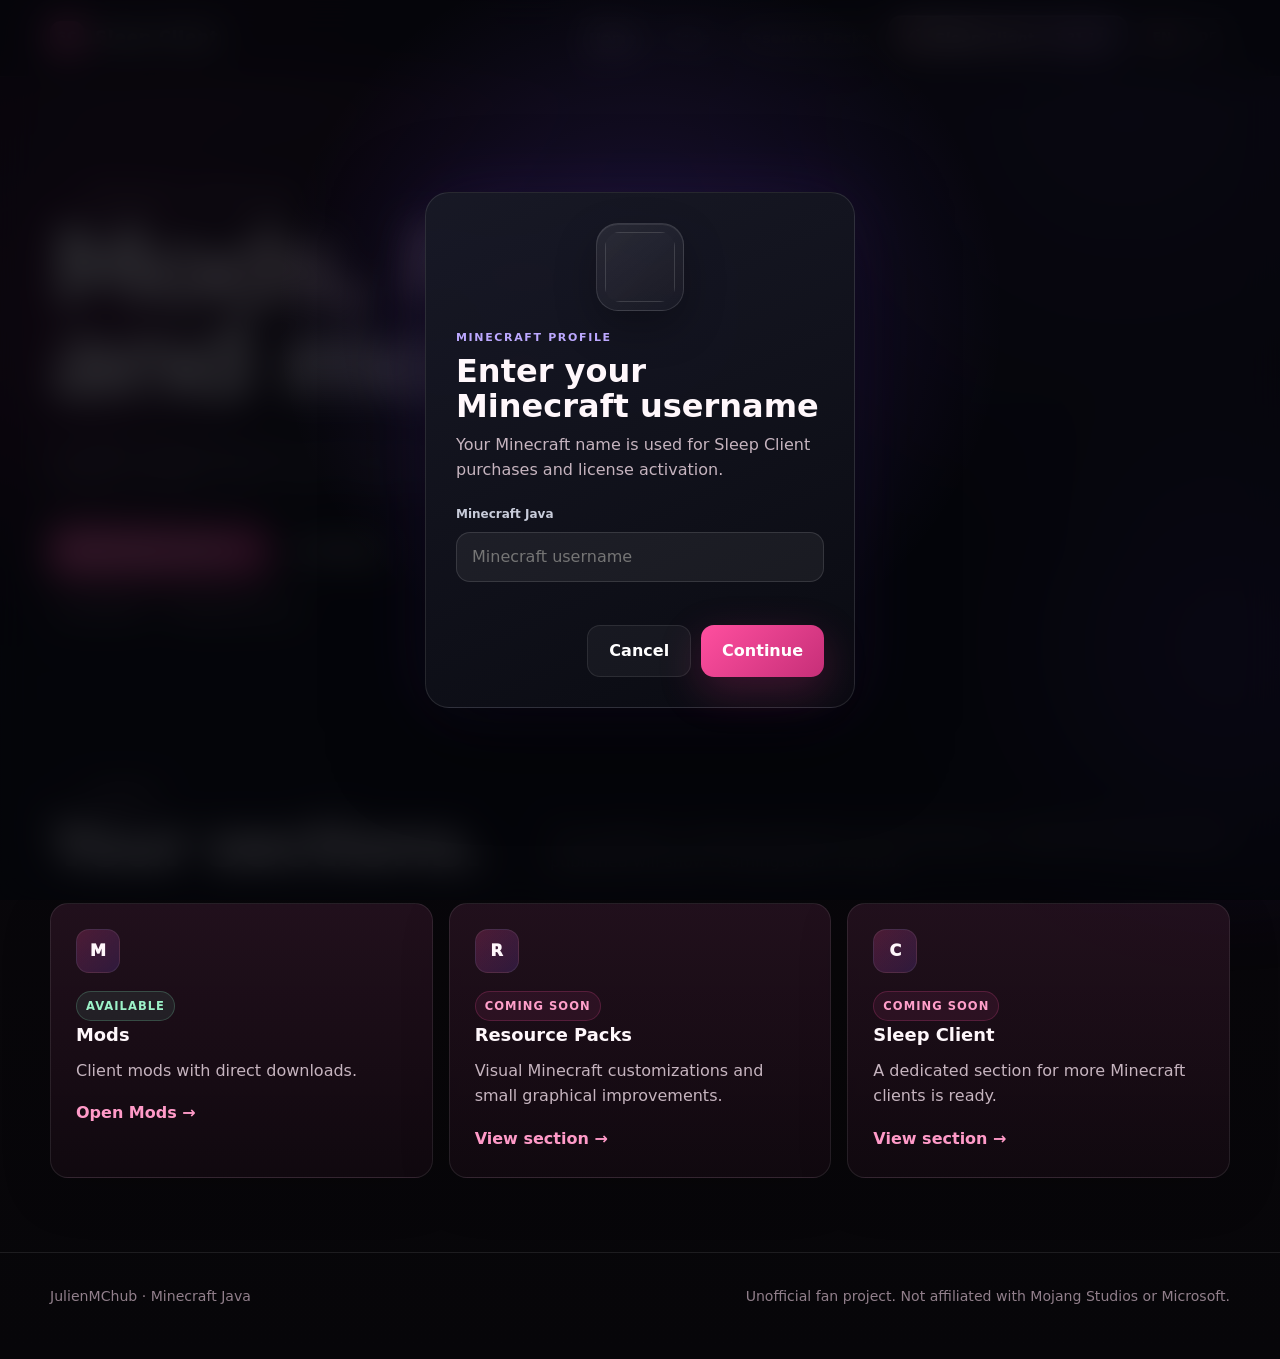
==== commit 9f1926e2: "Add Minecraft profile login and skin badge" ====
--- a/index.html
+++ b/index.html
@@ -1,7 +1,7 @@
 <!doctype html><html lang="en"><head>
 <meta charset="utf-8"><meta name="viewport" content="width=device-width,initial-scale=1">
 <meta name="description" content="Mods, Ressourcenpakete und weitere Minecraft-Downloads.">
-<title>Sleep Client</title><link rel="icon" type="image/png" href="./assets/sleep-client-icon.png?v=2"><link rel="shortcut icon" type="image/png" href="./assets/sleep-client-icon.png?v=2"><link rel="apple-touch-icon" href="./assets/sleep-client-icon.png?v=2"><link rel="stylesheet" href="./assets/site.css"></head>
+<title>Sleep Client</title><link rel="icon" type="image/png" href="./assets/sleep-client-icon.png?v=2"><link rel="shortcut icon" type="image/png" href="./assets/sleep-client-icon.png?v=2"><link rel="apple-touch-icon" href="./assets/sleep-client-icon.png?v=2"><link rel="stylesheet" href="./assets/site.css"><link rel="stylesheet" href="./assets/minecraft-profile.css"></head>
 <body data-page="home"><div class="bg-orb one"></div><div class="bg-orb two"></div><div id="cursor-glow"></div><header class="site-header"><div class="site-shell"><nav class="nav">
 <a class="brand" href="./index.html"><span class="brand-mark">SC</span><span>Sleep Client</span></a>
 <button class="mobile-toggle" aria-label="Open menu">☰</button>
@@ -30,4 +30,4 @@
 
 </main><footer class="footer"><div class="site-shell footer-row"><span>JulienMChub · Minecraft Java</span><span>Unofficial fan project. Not affiliated with Mojang Studios or Microsoft.</span></div></footer>
 <div class="lightbox"><button class="lightbox-close">×</button><img alt=""></div>
-<script src="./assets/site.js"></script></body></html>+<script src="./assets/site.js"></script><script src="./assets/minecraft-profile.js"></script></body></html>
--- a/assets/site.css
+++ b/assets/site.css
@@ -40,7 +40,7 @@
   position:fixed;left:0;top:0;width:460px;height:460px;border-radius:50%;
   pointer-events:none;z-index:1;opacity:0;
   background:radial-gradient(circle,rgba(91,192,255,.22) 0%,rgba(139,92,246,.15) 26%,rgba(255,79,159,.05) 52%,transparent 72%);
-  filter:blur(28px);transform:translate(-50%,-50%);transition:opacity .18s ease;will-change:left,top
+  filter:blur(28px);transform:translate3d(-100%,-100%,0);transition:opacity .3s ease;will-change:transform
 }
 .site-header{
   position:sticky;top:0;z-index:20;
@@ -132,7 +132,7 @@
 .back-link{display:inline-flex;margin-top:20px}
 .footer{border-top:1px solid var(--line);padding:32px 0 52px;color:#917f8b;font-size:.88rem}
 .footer-row{display:flex;justify-content:space-between;gap:20px;flex-wrap:wrap}
-.reveal{opacity:0;transform:translateY(22px);transition:opacity .65s ease,transform .65s ease}
+.reveal{opacity:1;transform:none}
 .reveal.visible{opacity:1;transform:none}
 .lightbox{position:fixed;inset:0;background:rgba(4,3,5,.86);backdrop-filter:blur(12px);z-index:60;display:none;align-items:center;justify-content:center;padding:28px}
 .lightbox.open{display:flex}.lightbox img{max-width:min(1200px,96vw);max-height:88vh;border-radius:18px;box-shadow:var(--shadow)}
@@ -364,3 +364,347 @@
   .sleep-page-grid{grid-template-columns:1fr;gap:28px}
   .sleep-announcement{min-height:auto}
 }
+
+/* Sleep Client product page */
+.sleep-product-page{padding-bottom:36px}
+.sleep-product-hero{padding:78px 0 58px;display:grid;grid-template-columns:minmax(0,.92fr) minmax(560px,1.08fr);gap:42px;align-items:center}
+.sleep-product-copy h1{font-size:clamp(3.1rem,6vw,6.4rem);line-height:.9;letter-spacing:-.06em;margin:16px 0 22px}
+.sleep-product-copy .lead{max-width:650px}
+.sleep-gui-demo{min-height:500px;display:grid;grid-template-columns:190px 1fr;border-radius:24px;overflow:hidden;border:1px solid rgba(255,255,255,.1);background:linear-gradient(145deg,rgba(31,16,33,.96),rgba(10,8,14,.98));box-shadow:0 30px 80px rgba(0,0,0,.42),0 0 48px rgba(139,92,246,.09)}
+.sleep-gui-sidebar{padding:17px 12px;background:rgba(9,7,13,.84);border-right:1px solid rgba(255,255,255,.07);display:flex;flex-direction:column;gap:5px}
+.sleep-gui-logo{display:flex;align-items:center;gap:9px;padding:4px 7px 18px}
+.sleep-gui-logo-mark{width:32px;height:32px;border-radius:10px;display:grid;place-items:center;background:linear-gradient(135deg,#ff4f9f,#8b5cf6);font-size:1.15rem;box-shadow:0 0 22px rgba(255,79,159,.22)}
+.sleep-gui-logo strong{display:block;font-size:.86rem}
+.sleep-gui-logo small{display:block;color:#746a78;font-size:.62rem}
+.sleep-gui-label{padding:7px 8px 3px;color:#706372;font-size:.61rem;font-weight:900;letter-spacing:.13em}
+.general-label{margin-top:12px}
+.sleep-demo-tab{border:0;background:transparent;color:#9f909c;text-align:left;padding:9px 10px;border-radius:9px;font-size:.76rem;font-weight:750;cursor:pointer;transition:.18s ease}
+.sleep-demo-tab:hover,.sleep-demo-tab.active{color:#fff;background:linear-gradient(90deg,rgba(255,79,159,.18),rgba(139,92,246,.12));box-shadow:inset 2px 0 0 #ff4f9f}
+.sleep-gui-main{padding:15px;min-width:0}
+.sleep-gui-topbar{height:43px;display:grid;grid-template-columns:1fr auto 190px;gap:12px;align-items:center;border-bottom:1px solid rgba(255,79,159,.18);font-size:.78rem}
+.sleep-demo-time{color:#ff6daf;font-weight:900}
+.sleep-demo-search{border:1px solid rgba(255,255,255,.07);background:rgba(255,255,255,.025);color:#776b76;padding:6px 9px;border-radius:8px;font-size:.67rem}
+.sleep-gui-modules{display:grid;grid-template-columns:1fr 1fr;gap:9px;padding-top:14px}
+.sleep-module-row{height:54px;border:1px solid rgba(255,255,255,.065);background:rgba(255,255,255,.025);border-radius:10px;padding:0 11px;display:flex;align-items:center;justify-content:space-between;color:#cdbfca;font-size:.73rem;font-weight:750;transition:.2s ease}
+.sleep-module-row:hover{transform:translateY(-1px);border-color:rgba(255,79,159,.22)}
+.sleep-module-row i{width:28px;height:15px;border-radius:999px;background:#29303a;position:relative}
+.sleep-module-row i:after{content:"";position:absolute;width:11px;height:11px;border-radius:50%;background:#76808a;left:2px;top:2px;transition:.2s ease}
+.sleep-module-row.active{border-color:rgba(255,79,159,.38);box-shadow:0 0 18px rgba(255,79,159,.08)}
+.sleep-module-row.active i{background:linear-gradient(90deg,#ff4f9f,#a95cff)}
+.sleep-module-row.active i:after{left:15px;background:#fff}
+.sleep-highlight-strip{display:grid;grid-template-columns:repeat(3,1fr);gap:14px;padding-top:28px;padding-bottom:28px}
+.sleep-highlight-strip>div{padding:19px 20px;border:1px solid var(--line);background:rgba(255,255,255,.025);border-radius:16px}
+.sleep-highlight-strip strong{display:block;margin-bottom:5px}
+.sleep-highlight-strip span{color:var(--muted);font-size:.91rem}
+.sleep-category-tabs{display:flex;gap:8px;flex-wrap:wrap;margin-bottom:22px}
+.sleep-category-button{border:1px solid var(--line);background:rgba(255,255,255,.025);color:#a995a3;padding:8px 12px;border-radius:999px;font-weight:800;font-size:.78rem;cursor:pointer;transition:.18s ease}
+.sleep-category-button:hover,.sleep-category-button.active{color:#fff;border-color:rgba(255,79,159,.32);background:linear-gradient(135deg,rgba(255,79,159,.14),rgba(139,92,246,.1))}
+.sleep-module-grid{display:grid;grid-template-columns:repeat(3,minmax(0,1fr));gap:14px}
+.sleep-feature-card{min-height:132px;padding:18px;border-radius:16px;border:1px solid var(--line);background:linear-gradient(180deg,rgba(18,15,23,.9),rgba(11,10,15,.95));transition:.2s ease}
+.sleep-feature-card:hover{transform:translateY(-2px);border-color:rgba(139,92,246,.28);box-shadow:0 18px 45px rgba(0,0,0,.2)}
+.sleep-feature-head{display:flex;align-items:flex-start;justify-content:space-between;gap:10px}
+.sleep-feature-head h3{font-size:.96rem;margin:0}
+.sleep-feature-card p{margin:8px 0 0;color:#8f858e;font-size:.86rem;line-height:1.55}
+.feature-badge{padding:3px 7px;border-radius:999px;font-size:.57rem;font-weight:950;letter-spacing:.05em;border:1px solid rgba(139,92,246,.45);color:#d7c5ff;background:rgba(139,92,246,.13)}
+.feature-badge.advanced{border-color:rgba(255,190,0,.45);color:#ffd962;background:rgba(255,190,0,.09)}
+.feature-badge.new{border-color:rgba(0,205,145,.45);color:#76f4c8;background:rgba(0,205,145,.09)}
+.sleep-settings-preview{display:grid;grid-template-columns:repeat(4,1fr);gap:14px}
+.sleep-settings-card{padding:20px;border:1px solid var(--line);border-radius:16px;background:rgba(255,255,255,.025)}
+.sleep-settings-card>span{display:block;color:#a997a3;font-size:.78rem;margin-bottom:13px}
+.fake-color-row{display:flex;gap:9px}.fake-color-row i{width:28px;height:28px;border-radius:8px;border:1px solid rgba(255,255,255,.12)}
+.fake-color-row i:nth-child(1){background:#ff4f9f}.fake-color-row i:nth-child(2){background:#8b5cf6}.fake-color-row i:nth-child(3){background:#5bc0ff}.fake-color-row i:nth-child(4){background:#7ee7b7}
+.fake-slider{height:8px;border-radius:999px;background:#2a222b;position:relative;margin-top:22px}.fake-slider:before{content:"";position:absolute;left:0;top:0;bottom:0;width:68%;border-radius:inherit;background:linear-gradient(90deg,#ff4f9f,#8b5cf6)}.fake-slider b{position:absolute;width:16px;height:16px;border-radius:50%;background:#fff;left:calc(68% - 8px);top:-4px;box-shadow:0 0 14px rgba(255,79,159,.35)}.fake-slider.second:before{width:42%}.fake-slider.second b{left:calc(42% - 8px)}
+.sleep-pricing-grid{display:grid;grid-template-columns:1fr 1fr;gap:24px;max-width:920px;margin:0 auto}
+.sleep-price-card{position:relative;padding:28px;border-radius:22px;border:1px solid var(--line);background:linear-gradient(180deg,rgba(24,18,27,.94),rgba(12,10,15,.97));box-shadow:0 22px 60px rgba(0,0,0,.22)}
+.sleep-price-card.featured-price{border-color:rgba(139,92,246,.42);box-shadow:0 24px 70px rgba(65,33,120,.18),0 0 36px rgba(139,92,246,.1)}
+.price-kicker{font-size:1.18rem;font-weight:950}.sleep-price-card p{color:#9b8e98;margin:6px 0 0}.sleep-price{display:flex;align-items:end;gap:9px;margin:20px 0}.sleep-price strong{font-size:3.25rem;line-height:1;letter-spacing:-.05em}.sleep-price span{color:#887c86;padding-bottom:5px}
+.sleep-price-card .btn{width:100%}.sleep-price-card ul{list-style:none;padding:18px 0 0;margin:18px 0 0;border-top:1px solid var(--line);display:grid;gap:10px}.sleep-price-card li{color:#b5a7b1;font-size:.9rem}.sleep-price-card li:before{content:"✓";display:inline-grid;place-items:center;width:20px;height:20px;margin-right:9px;border-radius:50%;background:rgba(126,231,183,.1);color:#7ee7b7;font-weight:950}
+.popular-ribbon{position:absolute;right:24px;top:-12px;background:linear-gradient(135deg,#9b72ff,#7a32ef);padding:6px 12px;border-radius:999px;font-size:.65rem;font-weight:950;box-shadow:0 10px 26px rgba(123,50,239,.3)}
+.sleep-activation-panel{display:grid;grid-template-columns:.9fr 1.1fr;gap:28px;padding:30px;border-radius:22px;border:1px solid var(--line);background:linear-gradient(135deg,rgba(255,79,159,.06),rgba(139,92,246,.07)),rgba(255,255,255,.02)}
+.sleep-key-form{display:grid;gap:14px}.sleep-key-form label{display:grid;gap:7px;color:#b9aab4;font-size:.82rem;font-weight:750}.sleep-key-form input{width:100%;padding:13px 14px;border-radius:12px;border:1px solid var(--line);background:#0d0a0f;color:#fff;outline:none}.sleep-key-form input:focus{border-color:rgba(255,79,159,.35);box-shadow:0 0 0 4px rgba(255,79,159,.06)}.sleep-form-status{margin:0;color:#8e818b;font-size:.78rem;line-height:1.5}
+@media(max-width:1080px){.sleep-product-hero{grid-template-columns:1fr}.sleep-gui-demo{max-width:860px}.sleep-module-grid{grid-template-columns:repeat(2,minmax(0,1fr))}.sleep-settings-preview{grid-template-columns:repeat(2,1fr)}}
+@media(max-width:760px){.sleep-gui-demo{grid-template-columns:1fr;min-height:auto}.sleep-gui-sidebar{display:none}.sleep-gui-modules{grid-template-columns:1fr}.sleep-gui-topbar{grid-template-columns:1fr auto}.sleep-demo-search{display:none}.sleep-highlight-strip{grid-template-columns:1fr}.sleep-module-grid{grid-template-columns:1fr}.sleep-pricing-grid{grid-template-columns:1fr}.sleep-settings-preview{grid-template-columns:1fr}.sleep-activation-panel{grid-template-columns:1fr}.sleep-product-hero{padding-top:55px}}
+
+.sleep-admin-select,.sleep-admin-result textarea{
+  width:100%;
+  padding:13px 14px;
+  border-radius:12px;
+  border:1px solid var(--line);
+  background:#0d0a0f;
+  color:#fff;
+  outline:none;
+}
+.sleep-admin-select:focus,.sleep-admin-result textarea:focus{
+  border-color:rgba(255,79,159,.35);
+  box-shadow:0 0 0 4px rgba(255,79,159,.06);
+}
+.sleep-admin-result{display:grid;gap:10px;margin-top:4px}
+.sleep-admin-result p{margin:0;color:#9f9099;font-size:.82rem}
+.sleep-admin-result textarea{min-height:110px;resize:vertical;font-family:ui-monospace,SFMono-Regular,Menlo,monospace;font-size:.78rem;word-break:break-all}
+
+.sleep-flow-grid{
+  display:grid;
+  grid-template-columns:repeat(3,minmax(0,1fr));
+  gap:16px;
+}
+.sleep-flow-card{
+  position:relative;
+  min-height:220px;
+  padding:24px;
+  border-radius:19px;
+  border:1px solid var(--line);
+  background:
+    linear-gradient(180deg,rgba(255,255,255,.045),rgba(255,255,255,.018)),
+    linear-gradient(135deg,rgba(255,79,159,.045),rgba(139,92,246,.04)),
+    rgba(14,10,16,.92);
+  box-shadow:0 18px 50px rgba(0,0,0,.18);
+  overflow:hidden;
+  transition:transform .2s ease,border-color .2s ease,box-shadow .2s ease;
+}
+.sleep-flow-card:hover{
+  transform:translateY(-3px);
+  border-color:rgba(255,79,159,.24);
+  box-shadow:0 22px 60px rgba(0,0,0,.24),0 0 28px rgba(255,79,159,.07);
+}
+.sleep-flow-card:before{
+  content:"";
+  position:absolute;
+  inset:auto -30% -55% auto;
+  width:180px;
+  height:180px;
+  border-radius:50%;
+  background:radial-gradient(circle,rgba(139,92,246,.10),transparent 70%);
+}
+.sleep-flow-number{
+  display:inline-grid;
+  place-items:center;
+  min-width:38px;
+  height:38px;
+  padding:0 10px;
+  margin-bottom:20px;
+  border-radius:12px;
+  background:linear-gradient(135deg,rgba(255,79,159,.20),rgba(139,92,246,.18));
+  border:1px solid rgba(255,255,255,.10);
+  color:#ffd4e8;
+  font-size:.78rem;
+  font-weight:950;
+  letter-spacing:.06em;
+}
+.sleep-flow-card h3{
+  margin:0 0 9px;
+  font-size:1.08rem;
+}
+.sleep-flow-card p{
+  margin:0;
+  color:var(--muted);
+  font-size:.91rem;
+  line-height:1.65;
+}
+.sleep-flow-secure{
+  border-color:rgba(126,231,183,.18);
+  background:
+    linear-gradient(180deg,rgba(126,231,183,.035),rgba(255,255,255,.015)),
+    rgba(14,10,16,.92);
+}
+.sleep-flow-secure .sleep-flow-number{
+  color:#aaf4d1;
+  background:rgba(126,231,183,.09);
+  border-color:rgba(126,231,183,.18);
+}
+@media(max-width:900px){
+  .sleep-flow-grid{grid-template-columns:repeat(2,minmax(0,1fr))}
+}
+@media(max-width:620px){
+  .sleep-flow-grid{grid-template-columns:1fr}
+}
+
+.sleep-purchase-notice{
+  display:flex;
+  align-items:flex-start;
+  gap:10px;
+  margin:0 auto 22px;
+  max-width:920px;
+  padding:14px 16px;
+  border-radius:14px;
+  border:1px solid rgba(255,190,0,.22);
+  background:linear-gradient(135deg,rgba(255,190,0,.07),rgba(255,79,159,.035));
+  color:#cdbfca;
+  font-size:.9rem;
+  line-height:1.6;
+}
+.sleep-purchase-notice strong{
+  color:#ffd36b;
+  white-space:nowrap;
+}
+@media(max-width:620px){
+  .sleep-purchase-notice{display:block}
+  .sleep-purchase-notice strong{display:block;margin-bottom:4px}
+}
+
+.sleep-download-panel{
+  margin-top:22px;
+  padding:22px;
+  border:1px solid rgba(126,231,183,.20);
+  border-radius:18px;
+  background:linear-gradient(135deg,rgba(126,231,183,.06),rgba(255,79,159,.045)),rgba(14,10,16,.88);
+  display:flex;
+  align-items:center;
+  justify-content:space-between;
+  gap:24px;
+}
+.sleep-download-panel[hidden]{display:none}
+.sleep-download-panel h3{margin:4px 0 7px;font-size:1.25rem}
+.sleep-download-panel p{margin:0;color:var(--muted);line-height:1.6;max-width:700px}
+.sleep-download-btn{white-space:nowrap}
+@media(max-width:760px){
+  .sleep-download-panel{align-items:stretch;flex-direction:column}
+  .sleep-download-btn{text-align:center}
+}
+
+.sleep-update-notice{
+  margin-top:22px;
+  padding:22px;
+  border-radius:18px;
+  border:1px solid rgba(255,79,163,.30);
+  background:
+    linear-gradient(135deg,rgba(255,79,163,.10),rgba(139,92,246,.08)),
+    rgba(14,10,16,.94);
+  box-shadow:0 18px 50px rgba(0,0,0,.20),0 0 30px rgba(255,79,163,.06);
+  display:flex;
+  align-items:center;
+  justify-content:space-between;
+  gap:24px;
+}
+.sleep-update-notice[hidden]{display:none}
+.sleep-update-notice h3{margin:4px 0 7px;font-size:1.25rem}
+.sleep-update-notice p{margin:0;color:var(--muted);line-height:1.6;max-width:700px}
+@media(max-width:760px){
+  .sleep-update-notice{flex-direction:column;align-items:stretch}
+  .sleep-update-notice .btn{text-align:center}
+}
+
+/* Sleep Client motion: lightweight accents and responsive interaction. */
+:root{--motion-ease:cubic-bezier(.16,1,.3,1)}
+main [id]{scroll-margin-top:104px}
+.motion-atmosphere{position:fixed;inset:0;overflow:hidden;pointer-events:none;z-index:0}
+.motion-atmosphere span{
+  position:absolute;width:3px;height:3px;border-radius:50%;
+  background:#ffcbe4;box-shadow:0 0 12px rgba(255,125,190,.5);
+  opacity:.3;animation:sleepMote var(--mote-duration) ease-in-out var(--mote-delay) infinite;
+}
+.motion-atmosphere span:nth-child(3n){width:2px;height:2px;background:#bca0ff}
+@keyframes sleepMote{
+  0%,100%{transform:translate3d(0,0,0);opacity:.12}
+  50%{transform:translate3d(12px,-26px,0);opacity:.6}
+}
+.gradient-text{
+  background-size:220% 100%;
+  animation:sleepTextGlow 9s ease-in-out infinite;
+  animation-play-state:paused;
+}
+.gradient-text.motion-in-view{animation-play-state:running}
+@keyframes sleepTextGlow{0%,100%{background-position:0% 50%}50%{background-position:85% 50%}}
+
+.brand-mark,.sleep-moon,.sleep-gui-logo-mark{
+  transition:transform .55s var(--motion-ease),box-shadow .3s ease;
+}
+.brand:hover .brand-mark,.brand:focus-visible .brand-mark{
+  transform:rotate(-9deg) scale(1.09);box-shadow:0 0 38px rgba(255,79,159,.5);
+}
+.sleep-client-nav:hover .sleep-moon,.sleep-client-nav:focus-visible .sleep-moon{transform:rotate(-14deg) scale(1.12)}
+.nav-links>a:not(.sleep-client-nav){position:relative}
+.nav-links>a:not(.sleep-client-nav)::after{
+  content:"";position:absolute;left:12px;right:12px;bottom:3px;height:2px;border-radius:2px;
+  background:linear-gradient(90deg,var(--pink),var(--violet));
+  transform:scaleX(0);transform-origin:left;transition:transform .35s var(--motion-ease);
+}
+.nav-links>a:hover::after,.nav-links>a.active::after,.nav-links>a:focus-visible::after{transform:scaleX(1)}
+.btn{
+  position:relative;isolation:isolate;overflow:hidden;
+  transition:transform .35s var(--motion-ease),box-shadow .3s ease,border-color .3s ease,background-color .3s ease;
+}
+.btn::before{
+  content:"";position:absolute;inset:-40% auto -40% -75%;width:45%;pointer-events:none;
+  background:linear-gradient(110deg,transparent,rgba(255,255,255,.24),transparent);
+  transform:skewX(-18deg) translateX(0);opacity:0;
+}
+.btn:hover::before,.btn:focus-visible::before{animation:sleepButtonShine .85s var(--motion-ease)}
+@keyframes sleepButtonShine{
+  0%{transform:skewX(-18deg) translateX(0);opacity:0}
+  18%{opacity:1}
+  100%{transform:skewX(-18deg) translateX(480%);opacity:0}
+}
+.btn:active{transform:translateY(0) scale(.97)}
+.motion-ripple{position:absolute;border-radius:50%;background:#fff;pointer-events:none;z-index:1}
+.card-link{transition:translate .3s var(--motion-ease),color .2s ease}
+.card-link:hover,.card-link:focus-visible{translate:4px 0;color:#ffd6e9}
+.card-icon,.step-num,.sleep-flow-number{transition:transform .4s var(--motion-ease)}
+.card:hover .card-icon,.step:hover .step-num,.sleep-flow-card:hover .sleep-flow-number{transform:translateY(-3px) rotate(-5deg)}
+.motion-surface{position:relative;isolation:isolate}
+.motion-surface::after{
+  content:"";position:absolute;inset:0;z-index:1;border-radius:inherit;pointer-events:none;
+  background:radial-gradient(260px circle at var(--spotlight-x,50%) var(--spotlight-y,0%),rgba(255,158,205,.09),transparent 72%);
+  opacity:0;transition:opacity .4s ease;
+}
+.step,.sleep-settings-card,.sleep-price-card,.sleep-highlight-strip>div{
+  transition:transform .4s var(--motion-ease),border-color .3s ease,box-shadow .3s ease;
+}
+.sleep-category-button,.sleep-demo-tab,.lang-btn{transition:transform .3s var(--motion-ease),background .2s ease,color .2s ease,border-color .2s ease}
+.sleep-category-button:active,.sleep-demo-tab:active,.lang-btn:active{transform:scale(.96)}
+.sleep-module-row i{transition:background .25s ease,box-shadow .3s ease}
+.sleep-module-row i::after{left:2px;transition:transform .3s var(--motion-ease),background .25s ease}
+.sleep-module-row.active i::after{left:2px;transform:translateX(13px)}
+.sleep-module-row.active i{box-shadow:0 0 14px rgba(255,79,159,.3)}
+.sleep-module-row.active{background:linear-gradient(110deg,rgba(255,79,159,.065),rgba(139,92,246,.035))}
+.lightbox{
+  display:flex;opacity:0;visibility:hidden;pointer-events:none;
+  transition:opacity .25s ease,visibility .25s;
+}
+.lightbox.open{opacity:1;visibility:visible;pointer-events:auto}
+.lightbox img{transform:translateY(16px) scale(.96);transition:transform .4s var(--motion-ease)}
+.lightbox.open img{transform:translateY(0) scale(1)}
+a:focus-visible,button:focus-visible{outline:2px solid #ffc0dc;outline-offset:4px}
+
+@media(hover:hover) and (pointer:fine){
+  .btn:hover{transform:translateY(-4px)}
+  .btn:active{transform:translateY(0) scale(.97)}
+  .motion-surface:hover::after{opacity:1}
+  .step:hover,.sleep-settings-card:hover,.sleep-highlight-strip>div:hover{
+    transform:translateY(-5px);border-color:rgba(255,126,188,.25);box-shadow:0 16px 40px rgba(0,0,0,.16);
+  }
+  .sleep-price-card:hover{transform:translateY(-6px);border-color:rgba(181,137,255,.55)}
+  .sleep-gui-demo{animation:sleepPanelFloat 7s ease-in-out infinite;animation-play-state:paused}
+  .sleep-gui-demo.motion-in-view{animation-play-state:running}
+  .sleep-gui-demo:hover,.sleep-gui-demo:focus-within{animation-play-state:paused}
+}
+@keyframes sleepPanelFloat{0%,100%{translate:0 0}50%{translate:0 -10px}}
+@media(max-width:720px){
+  .nav-links{
+    display:flex;opacity:0;visibility:hidden;pointer-events:none;
+    transform:translateY(-10px) scale(.98);transform-origin:top center;
+    transition:opacity .22s ease,transform .3s var(--motion-ease),visibility .3s;
+  }
+  .nav-links.open{opacity:1;visibility:visible;pointer-events:auto;transform:none}
+  .mobile-toggle{transition:transform .3s var(--motion-ease),background .2s ease;border-radius:10px}
+  .mobile-toggle[aria-expanded="true"]{transform:rotate(90deg);background:rgba(255,79,159,.12)}
+  .motion-atmosphere span:nth-child(n+7){display:none}
+}
+
+/* Native navigation animations preserve normal links, downloads and history. */
+@view-transition{navigation:auto}
+::view-transition-old(root){animation:sleepPageOut .16s ease both}
+::view-transition-new(root){animation:sleepPageIn .34s var(--motion-ease) both}
+@keyframes sleepPageOut{to{opacity:0;transform:translateY(-5px)}}
+@keyframes sleepPageIn{from{opacity:0;transform:translateY(12px)}to{opacity:1;transform:none}}
+.motion-paused *,.motion-paused *::before,.motion-paused *::after{animation-play-state:paused!important}
+@media(prefers-reduced-motion:reduce){
+  *,*::before,*::after{animation:none!important;transition:none!important;scroll-behavior:auto!important}
+  .motion-atmosphere,#cursor-glow{display:none}
+  .motion-surface::after,.btn::before{display:none}
+  .sleep-gui-demo,.card-link{translate:none!important}
+  .btn:hover,.btn:active,.step:hover,.sleep-settings-card:hover,.sleep-price-card:hover,
+  .sleep-feature-card:hover,.sleep-flow-card:hover,.sleep-highlight-strip>div:hover,
+  .brand:hover .brand-mark,.sleep-client-nav:hover .sleep-moon,.card:hover .card-icon,
+  .step:hover .step-num,.sleep-flow-card:hover .sleep-flow-number{transform:none}
+  ::view-transition-old(root),::view-transition-new(root){animation:none!important}
+}
--- a/assets/minecraft-profile.css
+++ b/assets/minecraft-profile.css
@@ -0,0 +1,34 @@
+/* Sleep Client Minecraft profile component */
+body.mc-profile-gate-open{overflow:hidden}
+.mc-profile-gate{position:fixed;inset:0;z-index:10000;display:grid;place-items:center;padding:22px;opacity:0;visibility:hidden;transition:opacity .18s ease,visibility .18s ease}
+.mc-profile-gate[hidden]{display:none}
+.mc-profile-gate.is-open{opacity:1;visibility:visible}
+.mc-profile-backdrop{position:absolute;inset:0;background:radial-gradient(circle at 50% 35%,rgba(142,84,255,.18),transparent 42%),rgba(4,5,10,.82);backdrop-filter:blur(18px);-webkit-backdrop-filter:blur(18px)}
+.mc-profile-modal{position:relative;width:min(430px,100%);padding:30px;border:1px solid rgba(255,255,255,.11);border-radius:24px;background:linear-gradient(155deg,rgba(24,25,38,.98),rgba(10,11,18,.98));box-shadow:0 30px 90px rgba(0,0,0,.55),0 0 70px rgba(126,76,255,.12);transform:translateY(14px) scale(.98);transition:transform .28s var(--motion-ease,cubic-bezier(.2,.8,.2,1))}
+.mc-profile-gate.is-open .mc-profile-modal{transform:none}
+.mc-profile-close{position:absolute;top:14px;right:14px;width:34px;height:34px;border:1px solid rgba(255,255,255,.1);border-radius:10px;background:rgba(255,255,255,.05);color:#fff;font:inherit;font-size:20px;cursor:pointer}
+.mc-profile-preview{display:flex;justify-content:center;margin-bottom:18px}
+.mc-profile-head-wrap{width:88px;height:88px;padding:8px;border:1px solid rgba(255,255,255,.12);border-radius:22px;background:linear-gradient(145deg,rgba(255,255,255,.08),rgba(255,255,255,.025));box-shadow:inset 0 1px rgba(255,255,255,.08),0 16px 40px rgba(0,0,0,.28)}
+.mc-profile-head{display:block;width:100%;height:100%;border-radius:15px;object-fit:cover;opacity:.2;background:linear-gradient(135deg,rgba(255,255,255,.08),rgba(255,255,255,.02));transition:opacity .18s ease,transform .22s ease}
+.mc-profile-head.is-ready{opacity:1;transform:scale(1.02)}
+.mc-profile-eyebrow{margin-bottom:8px;color:#bca8ff;font-size:11px;font-weight:800;letter-spacing:.15em}
+.mc-profile-modal h2{margin:0;font-size:clamp(24px,5vw,32px);line-height:1.08}
+.mc-profile-copy{margin:10px 0 22px;color:var(--muted,#9ea3b5);line-height:1.55}
+.mc-profile-field{display:grid;gap:8px}
+.mc-profile-field span{color:#c8ccda;font-size:12px;font-weight:700}
+.mc-profile-field input{width:100%;min-height:50px;box-sizing:border-box;border:1px solid rgba(255,255,255,.12);border-radius:14px;outline:none;padding:0 15px;background:rgba(255,255,255,.055);color:#fff;font:inherit;transition:border-color .18s ease,box-shadow .18s ease,background .18s ease}
+.mc-profile-field input:focus{border-color:rgba(169,128,255,.65);background:rgba(255,255,255,.075);box-shadow:0 0 0 4px rgba(138,87,255,.1)}
+.mc-profile-field input:disabled{opacity:.7;cursor:wait}
+.mc-profile-error{min-height:20px;margin:9px 0 0;color:#d7c8ff;font-size:12px;line-height:1.45}
+.mc-profile-actions{display:flex;justify-content:flex-end;gap:10px;margin-top:14px}
+.mc-profile-actions .btn:disabled{opacity:.6;cursor:wait;transform:none}
+.mc-profile-card{position:fixed;left:18px;bottom:18px;z-index:9000;display:flex;align-items:center;gap:11px;min-width:190px;max-width:min(280px,calc(100vw - 36px));padding:9px 12px 9px 9px;border:1px solid rgba(255,255,255,.1);border-radius:16px;background:rgba(12,13,21,.82);color:#fff;box-shadow:0 14px 38px rgba(0,0,0,.34),inset 0 1px rgba(255,255,255,.055);backdrop-filter:blur(18px);-webkit-backdrop-filter:blur(18px);cursor:pointer;text-align:left;transition:transform .2s ease,border-color .2s ease,background .2s ease}
+.mc-profile-card[hidden]{display:none}
+.mc-profile-card:hover{transform:translateY(-2px);border-color:rgba(180,145,255,.28);background:rgba(18,19,30,.92)}
+.mc-profile-card-head{width:44px;height:44px;flex:0 0 44px;border-radius:11px;background:rgba(255,255,255,.06)}
+.mc-profile-card-copy{display:grid;min-width:0;flex:1;gap:2px}
+.mc-profile-card-copy small{color:#8f95a8;font-size:9px;font-weight:800;letter-spacing:.11em;text-transform:uppercase}
+.mc-profile-card-copy strong{overflow:hidden;color:#fff;font-size:13px;text-overflow:ellipsis;white-space:nowrap}
+.mc-profile-card-change{color:#8f95a8;font-size:16px;transition:transform .2s ease,color .2s ease}
+.mc-profile-card:hover .mc-profile-card-change{color:#c7afff;transform:rotate(-22deg)}
+@media(max-width:640px){.mc-profile-modal{padding:26px 20px 22px;border-radius:20px}.mc-profile-actions{flex-direction:column-reverse}.mc-profile-actions .btn{width:100%}.mc-profile-card{left:12px;bottom:12px;min-width:0;max-width:calc(100vw - 24px)}}
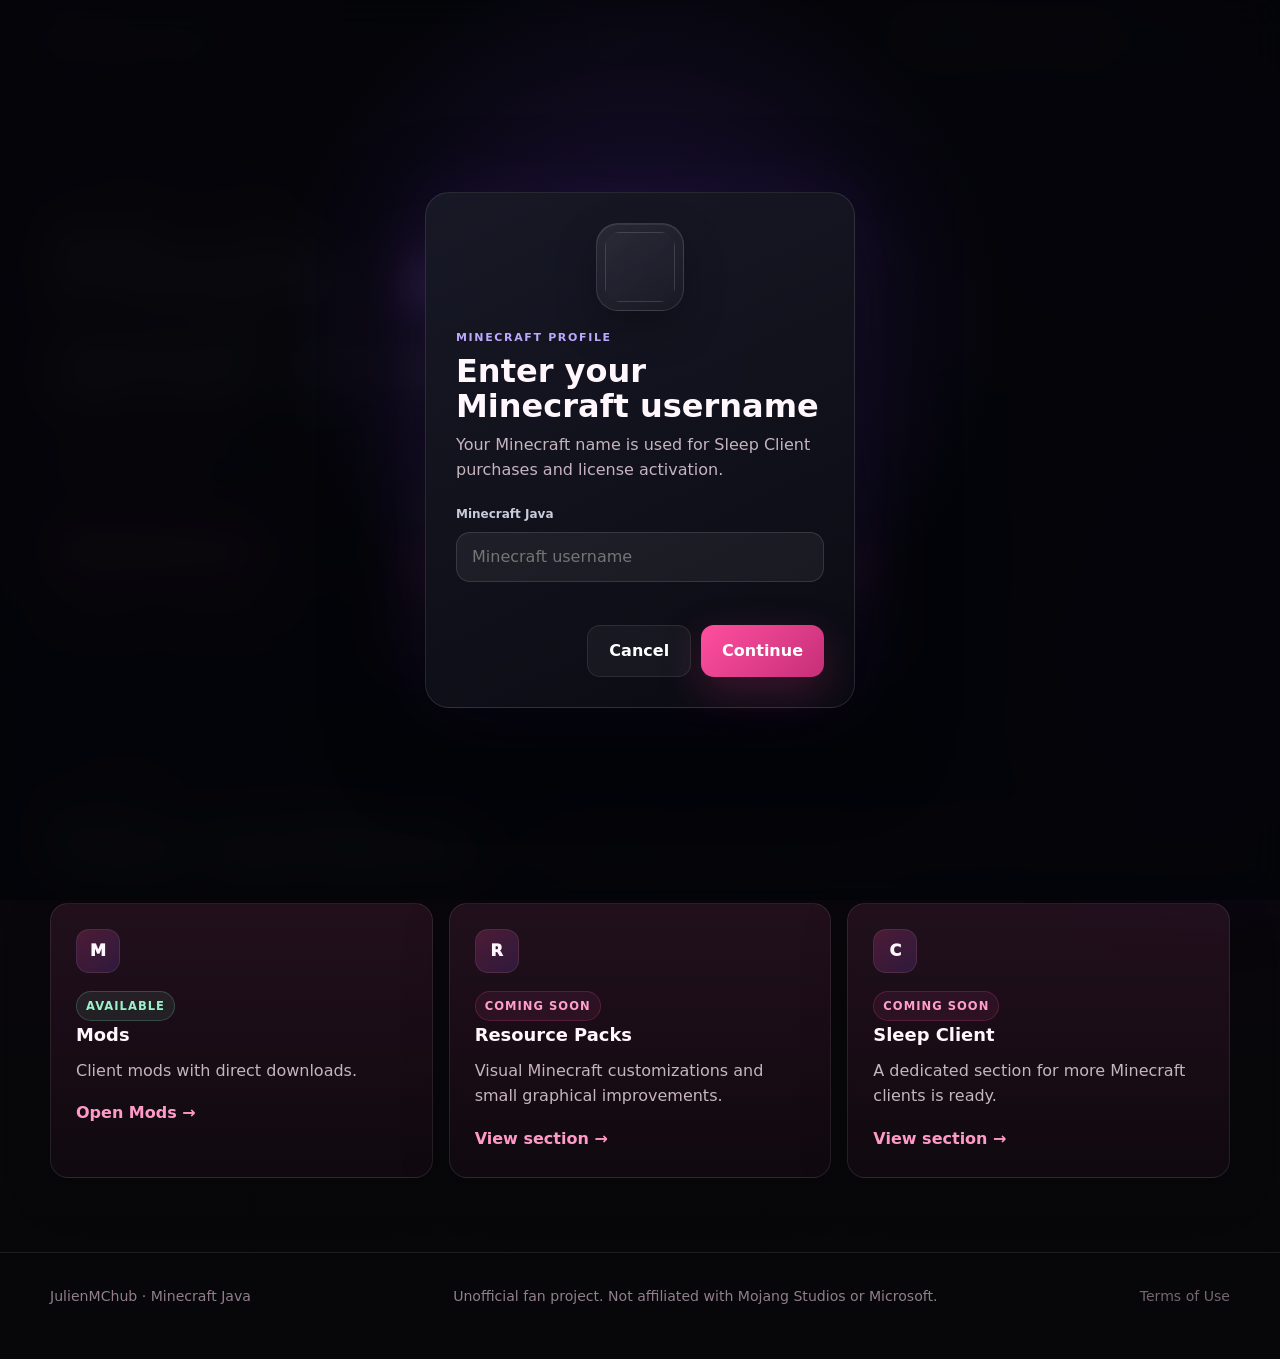
==== commit 4e5cca58: "Add required terms acceptance gate" ====
--- a/index.html
+++ b/index.html
@@ -30,4 +30,4 @@
 
 </main><footer class="footer"><div class="site-shell footer-row"><span>JulienMChub · Minecraft Java</span><span>Unofficial fan project. Not affiliated with Mojang Studios or Microsoft.</span></div></footer>
 <div class="lightbox"><button class="lightbox-close">×</button><img alt=""></div>
-<script src="./assets/site.js"></script><script src="./assets/minecraft-profile.js"></script></body></html>+<script src="./assets/site.js"></script><script src="./assets/minecraft-profile.js"></script><script src="./assets/live-chat.js"></script><script src="./assets/terms-gate.js"></script></body></html>
--- a/assets/minecraft-profile.css
+++ b/assets/minecraft-profile.css
@@ -32,3 +32,33 @@
 .mc-profile-card-change{color:#8f95a8;font-size:16px;transition:transform .2s ease,color .2s ease}
 .mc-profile-card:hover .mc-profile-card-change{color:#c7afff;transform:rotate(-22deg)}
 @media(max-width:640px){.mc-profile-modal{padding:26px 20px 22px;border-radius:20px}.mc-profile-actions{flex-direction:column-reverse}.mc-profile-actions .btn{width:100%}.mc-profile-card{left:12px;bottom:12px;min-width:0;max-width:calc(100vw - 24px)}}
+
+
+/* Sleep Client DonutSMP payment command */
+body.sleep-payment-open{overflow:hidden}
+.sleep-payment-modal{position:fixed;inset:0;z-index:11000;display:grid;place-items:center;padding:22px;opacity:0;visibility:hidden;transition:opacity .18s ease,visibility .18s ease}
+.sleep-payment-modal[hidden]{display:none}
+.sleep-payment-modal.is-open{opacity:1;visibility:visible}
+.sleep-payment-backdrop{position:absolute;inset:0;background:rgba(4,5,10,.84);backdrop-filter:blur(18px);-webkit-backdrop-filter:blur(18px)}
+.sleep-payment-dialog{position:relative;width:min(520px,100%);padding:30px;border:1px solid rgba(255,255,255,.11);border-radius:24px;background:linear-gradient(155deg,rgba(24,25,38,.99),rgba(10,11,18,.99));box-shadow:0 30px 90px rgba(0,0,0,.58),0 0 70px rgba(126,76,255,.12);transform:translateY(14px) scale(.98);transition:transform .28s var(--motion-ease,cubic-bezier(.2,.8,.2,1))}
+.sleep-payment-modal.is-open .sleep-payment-dialog{transform:none}
+.sleep-payment-x{position:absolute;top:14px;right:14px;width:34px;height:34px;border:1px solid rgba(255,255,255,.1);border-radius:10px;background:rgba(255,255,255,.05);color:#fff;font:inherit;font-size:20px;cursor:pointer}
+.sleep-payment-eyebrow{margin-bottom:8px;color:#bca8ff;font-size:11px;font-weight:800;letter-spacing:.15em}
+.sleep-payment-dialog h2{margin:0 0 20px;font-size:clamp(26px,5vw,34px);line-height:1.08}
+.sleep-payment-info{display:grid;grid-template-columns:1fr 1fr;gap:10px;margin-bottom:22px}
+.sleep-payment-info>div{display:grid;gap:5px;padding:13px 14px;border:1px solid rgba(255,255,255,.09);border-radius:14px;background:rgba(255,255,255,.04)}
+.sleep-payment-info span{color:#8f95a8;font-size:10px;font-weight:800;letter-spacing:.08em;text-transform:uppercase}
+.sleep-payment-info strong{font-size:15px;color:#fff;overflow:hidden;text-overflow:ellipsis;white-space:nowrap}
+.sleep-payment-instruction{margin:0 0 10px;color:#c8ccda;line-height:1.5}
+.sleep-payment-command-row{display:flex;align-items:stretch;gap:8px}
+.sleep-payment-command-row code{display:flex;align-items:center;flex:1;min-width:0;padding:15px 16px;border:1px solid rgba(174,137,255,.26);border-radius:14px;background:rgba(135,84,255,.08);color:#f1ebff;font-family:ui-monospace,SFMono-Regular,Consolas,monospace;font-size:15px;white-space:nowrap;overflow:auto}
+.sleep-payment-copy{flex:0 0 auto;border:1px solid rgba(174,137,255,.35);border-radius:14px;padding:0 16px;background:linear-gradient(135deg,rgba(151,91,255,.24),rgba(255,79,159,.12));color:#fff;font:inherit;font-weight:800;cursor:pointer;transition:transform .18s ease,border-color .18s ease,background .18s ease}
+.sleep-payment-copy:hover{transform:translateY(-1px);border-color:rgba(194,165,255,.58);background:linear-gradient(135deg,rgba(151,91,255,.33),rgba(255,79,159,.16))}
+.sleep-payment-note{margin:14px 0 20px;color:#9298aa;font-size:12px;line-height:1.55}
+.sleep-payment-close-btn{width:100%}
+@media(max-width:600px){
+  .sleep-payment-dialog{padding:26px 20px 22px}
+  .sleep-payment-info{grid-template-columns:1fr}
+  .sleep-payment-command-row{display:grid}
+  .sleep-payment-copy{min-height:46px}
+}
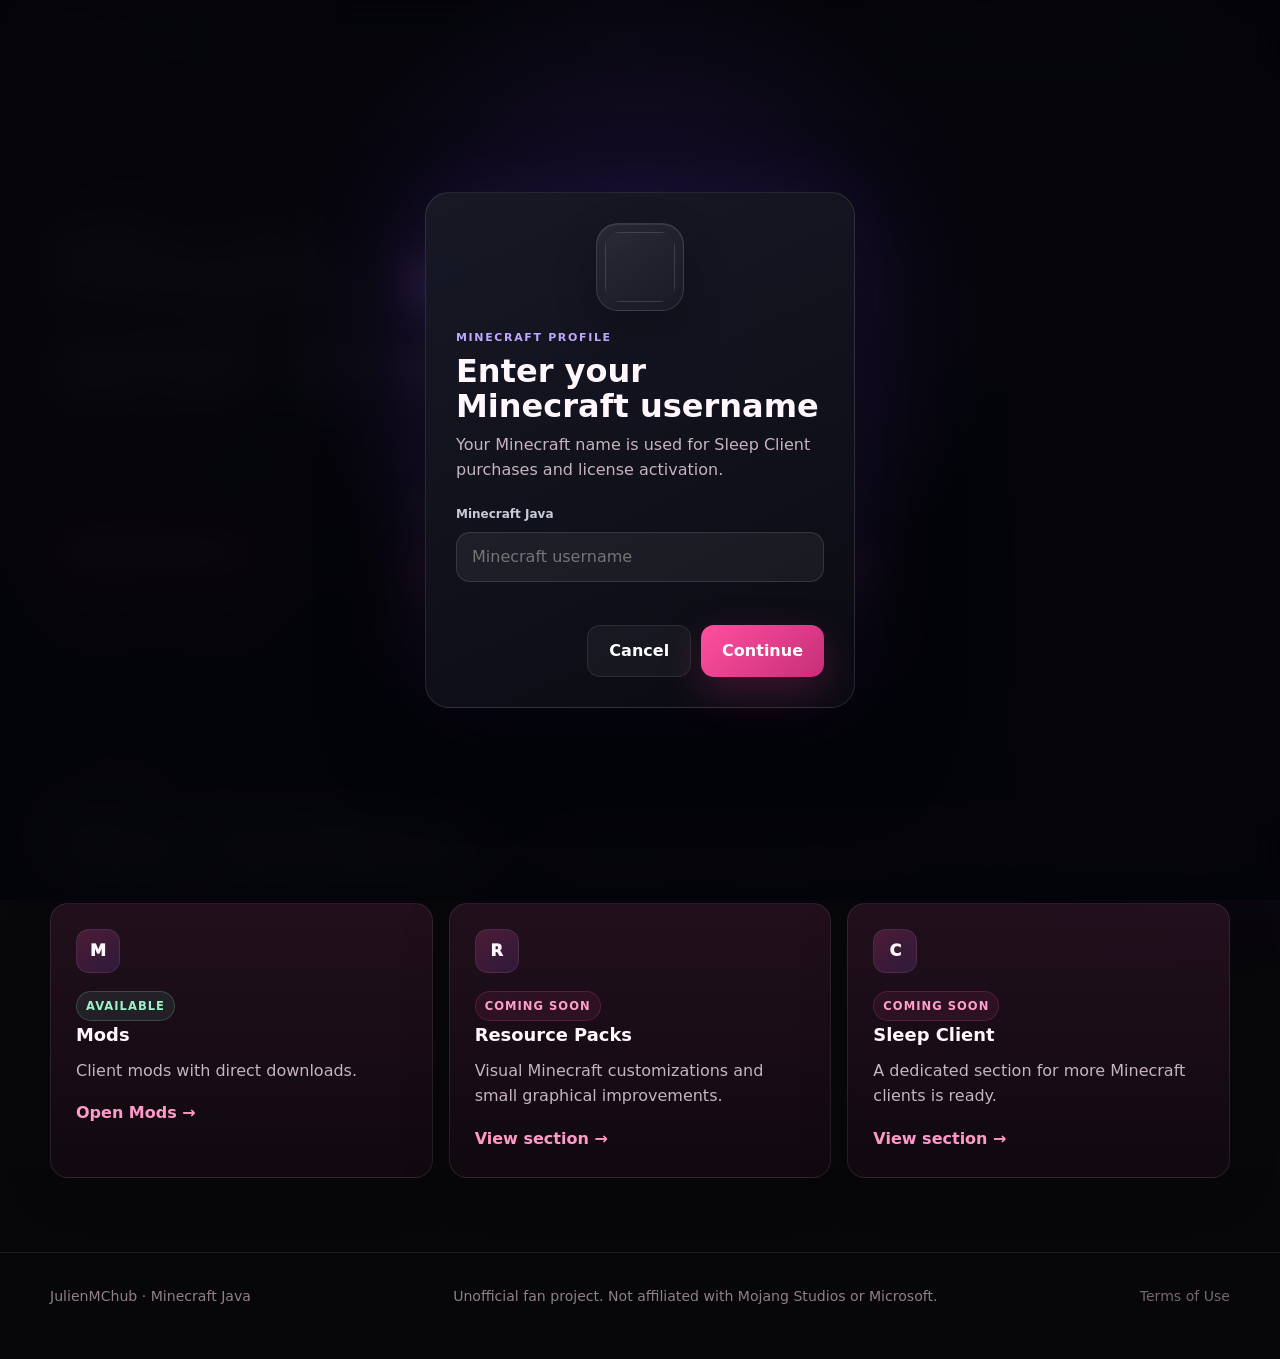
==== commit b19b93c3: "Use Sleep Client favicon" ====
--- a/index.html
+++ b/index.html
@@ -1,7 +1,10 @@
 <!doctype html><html lang="en"><head>
 <meta charset="utf-8"><meta name="viewport" content="width=device-width,initial-scale=1">
 <meta name="description" content="Mods, Ressourcenpakete und weitere Minecraft-Downloads.">
-<title>Sleep Client</title><link rel="icon" type="image/png" href="./assets/sleep-client-icon.png?v=2"><link rel="shortcut icon" type="image/png" href="./assets/sleep-client-icon.png?v=2"><link rel="apple-touch-icon" href="./assets/sleep-client-icon.png?v=2"><link rel="stylesheet" href="./assets/site.css"><link rel="stylesheet" href="./assets/minecraft-profile.css"></head>
+<title>Sleep Client</title><link rel="icon" type="image/svg+xml" href="/favicon.svg?v=3">
+<link rel="icon" type="image/png" href="/assets/sleep-client-icon.png?v=3">
+<link rel="shortcut icon" href="/favicon.svg?v=3">
+<link rel="apple-touch-icon" href="/assets/sleep-client-icon.png?v=3"><link rel="stylesheet" href="./assets/site.css"><link rel="stylesheet" href="./assets/minecraft-profile.css"></head>
 <body data-page="home"><div class="bg-orb one"></div><div class="bg-orb two"></div><div id="cursor-glow"></div><header class="site-header"><div class="site-shell"><nav class="nav">
 <a class="brand" href="./index.html"><span class="brand-mark">SC</span><span>Sleep Client</span></a>
 <button class="mobile-toggle" aria-label="Open menu">☰</button>
